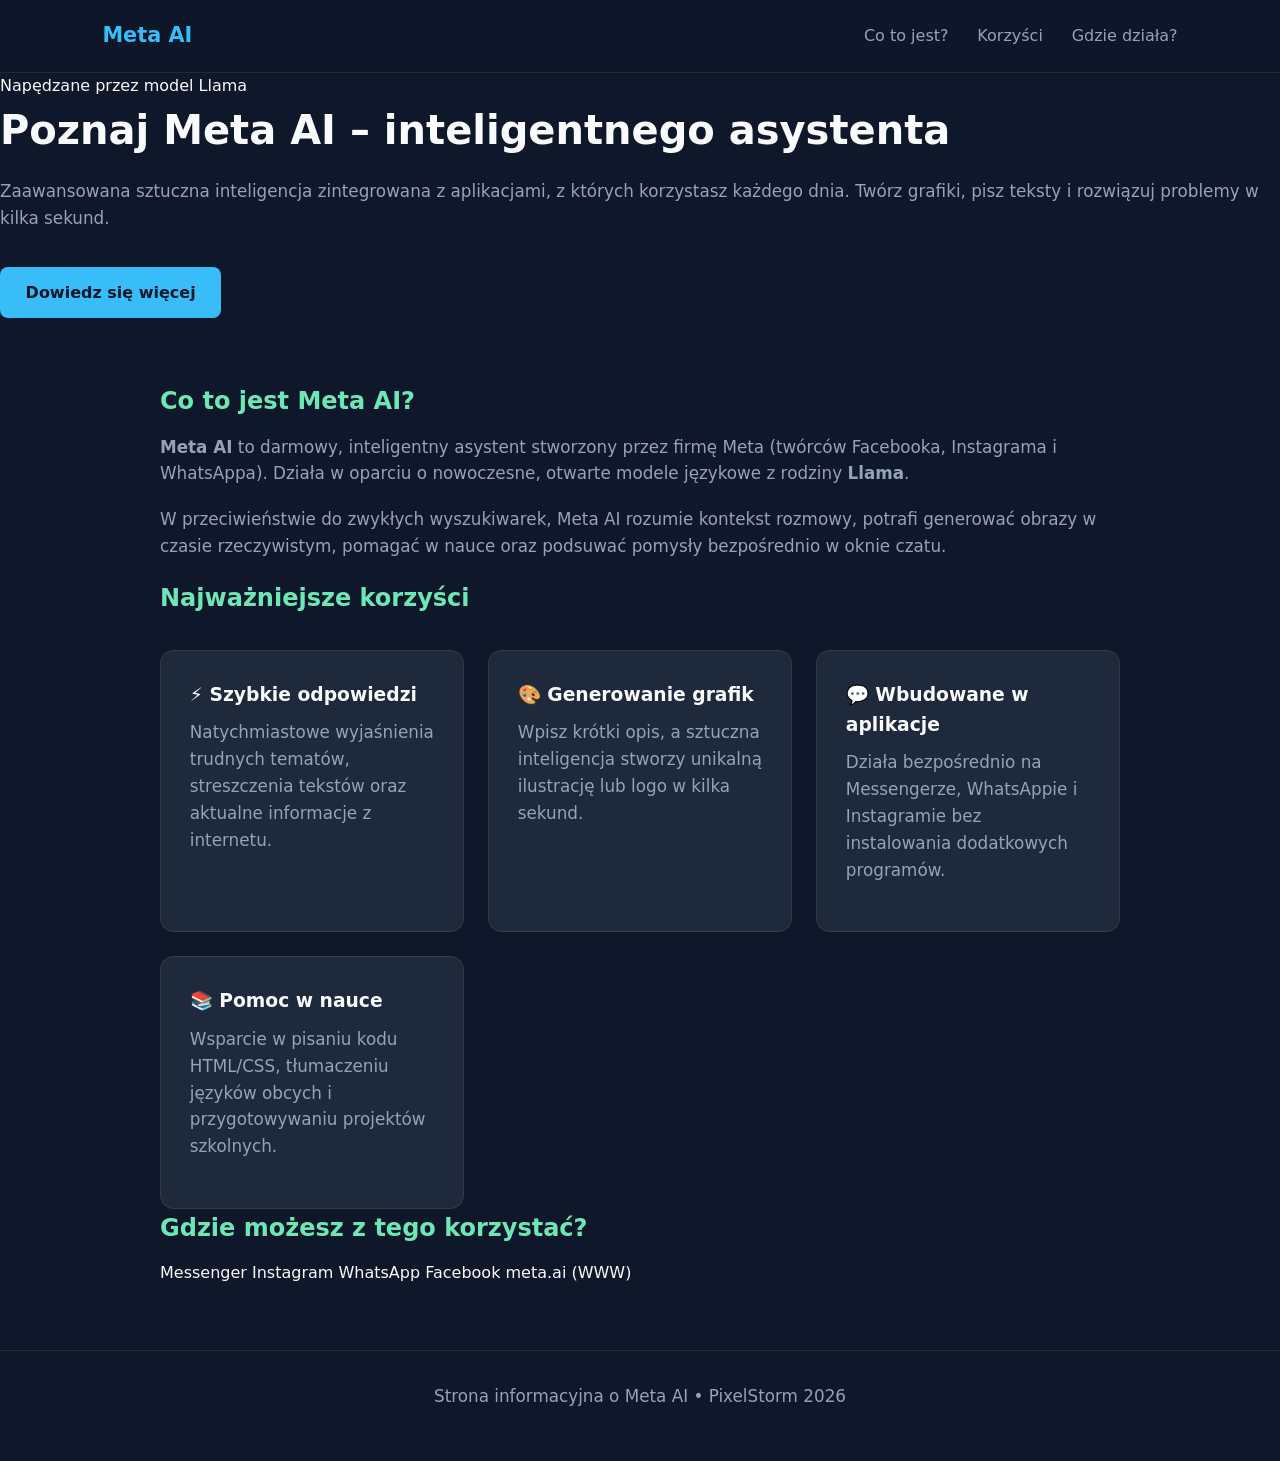
==== index.html @ 16c9ad2a "Update title and content for Meta AI page" ====
<!DOCTYPE html>
<html lang="pl">
<head>
    <meta charset="UTF-8">
    <meta name="viewport" content="width=device-width, initial-scale=1.0">
    <title>Meta AI – Sztuczna Inteligencja</title>
    <link rel="stylesheet" href="style.css">
</head>
<body>

    <nav>
        <div class="logo">Meta AI</div>
        <ul class="nav-links">
            <li><a href="#co-to-jest">Co to jest?</a></li>
            <li><a href="#korzysci">Korzyści</a></li>
            <li><a href="#gdzie-dziala">Gdzie działa?</a></li>
        </ul>
    </nav>

    <header class="hero">
        <span class="badge">Napędzane przez model Llama</span>
        <h1>Poznaj <span>Meta AI</span> – inteligentnego asystenta</h1>
        <p>Zaawansowana sztuczna inteligencja zintegrowana z aplikacjami, z których korzystasz każdego dnia. Twórz grafiki, pisz teksty i rozwiązuj problemy w kilka sekund.</p>
        <a href="#co-to-jest" class="btn">Dowiedz się więcej</a>
    </header>

    <main>
        <section id="co-to-jest" class="section">
            <h2>Co to jest Meta AI?</h2>
            <div class="about-card">
                <p><strong>Meta AI</strong> to darmowy, inteligentny asystent stworzony przez firmę Meta (twórców Facebooka, Instagrama i WhatsAppa). Działa w oparciu o nowoczesne, otwarte modele językowe z rodziny <strong>Llama</strong>.</p>
                <p>W przeciwieństwie do zwykłych wyszukiwarek, Meta AI rozumie kontekst rozmowy, potrafi generować obrazy w czasie rzeczywistym, pomagać w nauce oraz podsuwać pomysły bezpośrednio w oknie czatu.</p>
            </div>
        </section>

        <section id="korzysci" class="section">
            <h2>Najważniejsze korzyści</h2>
            <div class="grid">
                <div class="card">
                    <h3>⚡ Szybkie odpowiedzi</h3>
                    <p>Natychmiastowe wyjaśnienia trudnych tematów, streszczenia tekstów oraz aktualne informacje z internetu.</p>
                </div>
                <div class="card">
                    <h3>🎨 Generowanie grafik</h3>
                    <p>Wpisz krótki opis, a sztuczna inteligencja stworzy unikalną ilustrację lub logo w kilka sekund.</p>
                </div>
                <div class="card">
                    <h3>💬 Wbudowane w aplikacje</h3>
                    <p>Działa bezpośrednio na Messengerze, WhatsAppie i Instagramie bez instalowania dodatkowych programów.</p>
                </div>
                <div class="card">
                    <h3>📚 Pomoc w nauce</h3>
                    <p>Wsparcie w pisaniu kodu HTML/CSS, tłumaczeniu języków obcych i przygotowywaniu projektów szkolnych.</p>
                </div>
            </div>
        </section>

        <section id="gdzie-dziala" class="section">
            <h2>Gdzie możesz z tego korzystać?</h2>
            <div class="pills">
                <span class="pill">Messenger</span>
                <span class="pill">Instagram</span>
                <span class="pill">WhatsApp</span>
                <span class="pill">Facebook</span>
                <span class="pill">meta.ai (WWW)</span>
            </div>
        </section>
    </main>

    <footer>
        <p>Strona informacyjna o Meta AI • PixelStorm 2026</p>
    </footer>

</body>
</html>
---- style.css ----
:root {
    --bg-main: #0f172a;
    --bg-card: #1e293b;
    --text-primary: #f8fafc;
    --text-secondary: #94a3b8;
    --accent: #38bdf8;
    --accent-sage: #6ee7b7;
    --border: rgba(255, 255, 255, 0.08);
}

* {
    margin: 0;
    padding: 0;
    box-sizing: border-box;
}

body {
    font-family: system-ui, -apple-system, sans-serif;
    background-color: var(--bg-main);
    color: var(--text-primary);
    min-height: 100vh;
    display: flex;
    flex-direction: column;
    line-height: 1.6;
}

/* Nawigacja */
nav {
    background-color: rgba(15, 23, 42, 0.9);
    border-bottom: 1px solid var(--border);
    padding: 1.2rem 8%;
    display: flex;
    justify-content: space-between;
    align-items: center;
}

.logo {
    font-size: 1.3rem;
    font-weight: 700;
    color: var(--accent);
    text-decoration: none;
}

.nav-links {
    list-style: none;
    display: flex;
    gap: 1.8rem;
}

.nav-links a {
    color: var(--text-secondary);
    text-decoration: none;
    font-weight: 500;
    transition: color 0.2s;
}

.nav-links a:hover,
.nav-links a.active {
    color: var(--text-primary);
}

/* Główna zawartość */
main {
    flex: 1;
    max-width: 1000px;
    width: 100%;
    margin: 0 auto;
    padding: 4rem 20px;
}

.hero-center {
    text-align: center;
    padding-top: 3rem;
}

h1 {
    font-size: 2.5rem;
    margin-bottom: 1rem;
}

h2 {
    font-size: 1.5rem;
    margin-bottom: 0.8rem;
    color: var(--accent-sage);
}

p {
    color: var(--text-secondary);
    font-size: 1.05rem;
    margin-bottom: 1.2rem;
}

/* Przyciski */
.btn {
    display: inline-block;
    background-color: var(--accent);
    color: #0f172a;
    padding: 0.8rem 1.6rem;
    border-radius: 8px;
    text-decoration: none;
    font-weight: 600;
    margin-top: 1rem;
    transition: opacity 0.2s;
}

.btn:hover {
    opacity: 0.85;
}

/* Karty */
.grid {
    display: grid;
    grid-template-columns: repeat(auto-fit, minmax(260px, 1fr));
    gap: 1.5rem;
    margin-top: 2rem;
}

.card {
    background-color: var(--bg-card);
    border: 1px solid var(--border);
    border-radius: 14px;
    padding: 1.8rem;
}

.card h3 {
    margin-bottom: 0.6rem;
    color: var(--text-primary);
}

/* Stopka */
footer {
    text-align: center;
    padding: 2rem;
    border-top: 1px solid var(--border);
    color: var(--text-secondary);
    font-size: 0.9rem;
}

@media (max-width: 600px) {
    nav {
        flex-direction: column;
        gap: 1rem;
    }
}
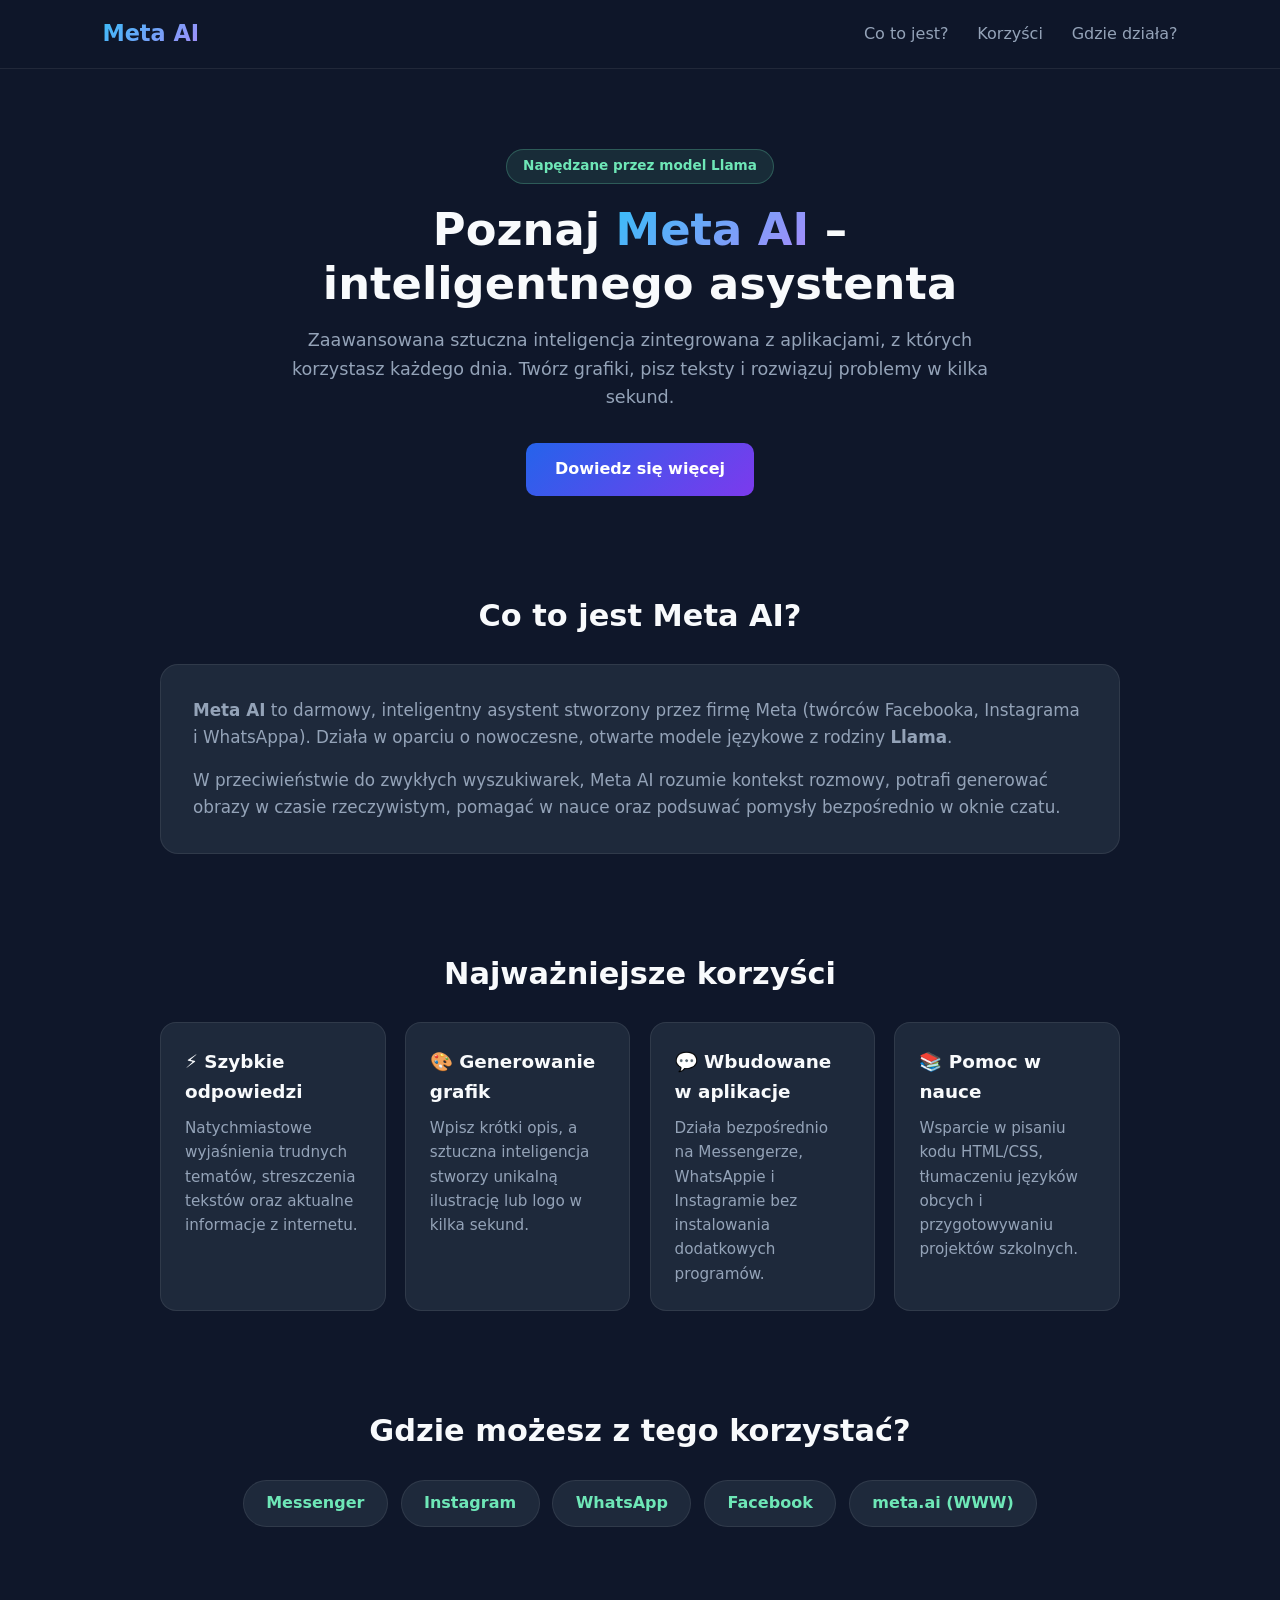
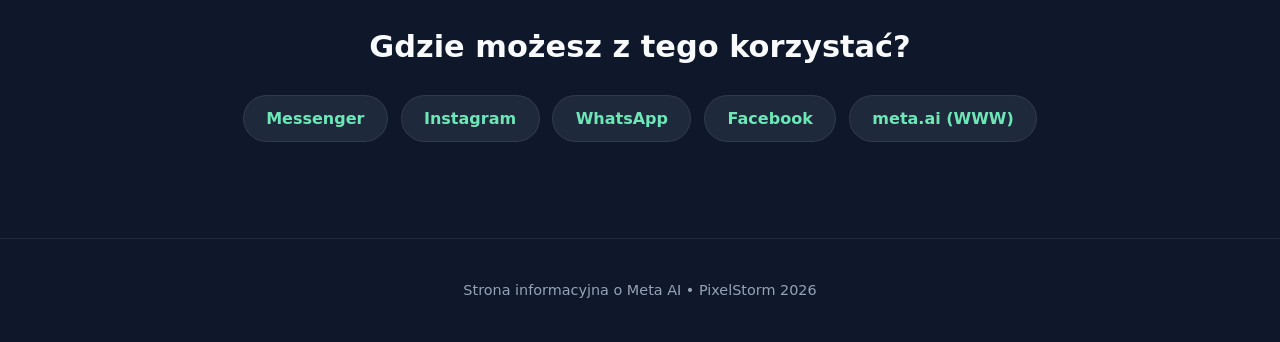
==== commit 3f822cc7: "Add section for usage locations of the service" ====
--- a/index.html
+++ b/index.html
@@ -64,7 +64,20 @@
                 <span class="pill">Facebook</span>
                 <span class="pill">meta.ai (WWW)</span>
             </div>
+        </section><section id="gdzie-dziala" class="section">
+            <h2>Gdzie możesz z tego korzystać?</h2>
+            <div class="pills">
+                <span class="pill">Messenger</span>
+                <span class="pill">Instagram</span>
+                <span class="pill">WhatsApp</span>
+                <span class="pill">Facebook</span>
+                <span class="pill">meta.ai (WWW)</span>
+            </div>
         </section>
+
+        <!-- 👇 WKLEJ NOWY KOD DOKŁADNIE W TYM MIEJSCU (PRZED </main>) 👇 -->
+
+    </main>
     </main>
 
     <footer>
--- a/style.css
+++ b/style.css
@@ -3,7 +3,8 @@
     --bg-card: #1e293b;
     --text-primary: #f8fafc;
     --text-secondary: #94a3b8;
-    --accent: #38bdf8;
+    --accent-blue: #38bdf8;
+    --accent-purple: #a78bfa;
     --accent-sage: #6ee7b7;
     --border: rgba(255, 255, 255, 0.08);
 }
@@ -12,33 +13,36 @@
     margin: 0;
     padding: 0;
     box-sizing: border-box;
+    scroll-behavior: smooth;
 }
 
 body {
     font-family: system-ui, -apple-system, sans-serif;
     background-color: var(--bg-main);
     color: var(--text-primary);
-    min-height: 100vh;
-    display: flex;
-    flex-direction: column;
     line-height: 1.6;
 }
 
 /* Nawigacja */
 nav {
-    background-color: rgba(15, 23, 42, 0.9);
+    position: sticky;
+    top: 0;
+    background: rgba(15, 23, 42, 0.9);
+    backdrop-filter: blur(10px);
     border-bottom: 1px solid var(--border);
-    padding: 1.2rem 8%;
+    padding: 1rem 8%;
     display: flex;
     justify-content: space-between;
     align-items: center;
+    z-index: 100;
 }
 
 .logo {
-    font-size: 1.3rem;
+    font-size: 1.4rem;
     font-weight: 700;
-    color: var(--accent);
-    text-decoration: none;
+    background: linear-gradient(135deg, var(--accent-blue), var(--accent-purple));
+    -webkit-background-clip: text;
+    -webkit-text-fill-color: transparent;
 }
 
 .nav-links {
@@ -54,91 +58,155 @@
     transition: color 0.2s;
 }
 
-.nav-links a:hover,
-.nav-links a.active {
+.nav-links a:hover {
     color: var(--text-primary);
 }
 
-/* Główna zawartość */
-main {
-    flex: 1;
-    max-width: 1000px;
-    width: 100%;
+/* Sekcja powitalna */
+.hero {
+    text-align: center;
+    padding: 5rem 20px 3rem;
+    max-width: 800px;
     margin: 0 auto;
-    padding: 4rem 20px;
-}
-
-.hero-center {
-    text-align: center;
-    padding-top: 3rem;
-}
-
-h1 {
-    font-size: 2.5rem;
+}
+
+.badge {
+    display: inline-block;
+    background: rgba(110, 231, 183, 0.1);
+    color: var(--accent-sage);
+    border: 1px solid rgba(110, 231, 183, 0.25);
+    padding: 0.35rem 1rem;
+    border-radius: 50px;
+    font-size: 0.85rem;
+    font-weight: 600;
+    margin-bottom: 1.2rem;
+}
+
+.hero h1 {
+    font-size: 2.8rem;
+    line-height: 1.2;
     margin-bottom: 1rem;
 }
 
-h2 {
-    font-size: 1.5rem;
-    margin-bottom: 0.8rem;
-    color: var(--accent-sage);
-}
-
-p {
-    color: var(--text-secondary);
-    font-size: 1.05rem;
-    margin-bottom: 1.2rem;
-}
-
-/* Przyciski */
+.hero h1 span {
+    background: linear-gradient(135deg, var(--accent-blue), var(--accent-purple));
+    -webkit-background-clip: text;
+    -webkit-text-fill-color: transparent;
+}
+
+.hero p {
+    color: var(--text-secondary);
+    font-size: 1.1rem;
+    margin-bottom: 2rem;
+}
+
 .btn {
     display: inline-block;
-    background-color: var(--accent);
-    color: #0f172a;
-    padding: 0.8rem 1.6rem;
-    border-radius: 8px;
+    background: linear-gradient(135deg, #2563eb, #7c3aed);
+    color: #fff;
+    padding: 0.85rem 1.8rem;
+    border-radius: 10px;
     text-decoration: none;
     font-weight: 600;
-    margin-top: 1rem;
-    transition: opacity 0.2s;
+    transition: transform 0.2s;
 }
 
 .btn:hover {
-    opacity: 0.85;
-}
-
-/* Karty */
+    transform: translateY(-2px);
+}
+
+/* Sekcje z treścią */
+main {
+    max-width: 1000px;
+    margin: 0 auto;
+    padding: 0 20px;
+}
+
+.section {
+    padding: 3rem 0;
+}
+
+.section h2 {
+    font-size: 1.9rem;
+    margin-bottom: 1.5rem;
+    text-align: center;
+}
+
+.about-card {
+    background: var(--bg-card);
+    border: 1px solid var(--border);
+    border-radius: 18px;
+    padding: 2rem;
+}
+
+.about-card p {
+    color: var(--text-secondary);
+    margin-bottom: 1rem;
+    font-size: 1.05rem;
+}
+
+.about-card p:last-child {
+    margin-bottom: 0;
+}
+
+/* Karty korzyści */
 .grid {
     display: grid;
-    grid-template-columns: repeat(auto-fit, minmax(260px, 1fr));
-    gap: 1.5rem;
-    margin-top: 2rem;
+    grid-template-columns: repeat(auto-fit, minmax(220px, 1fr));
+    gap: 1.2rem;
 }
 
 .card {
-    background-color: var(--bg-card);
+    background: var(--bg-card);
     border: 1px solid var(--border);
-    border-radius: 14px;
-    padding: 1.8rem;
+    border-radius: 16px;
+    padding: 1.5rem;
+    transition: transform 0.2s, border-color 0.2s;
+}
+
+.card:hover {
+    transform: translateY(-4px);
+    border-color: rgba(167, 139, 250, 0.4);
 }
 
 .card h3 {
     margin-bottom: 0.6rem;
-    color: var(--text-primary);
+    font-size: 1.15rem;
+}
+
+.card p {
+    color: var(--text-secondary);
+    font-size: 0.95rem;
+}
+
+/* Platformy */
+.pills {
+    display: flex;
+    flex-wrap: wrap;
+    justify-content: center;
+    gap: 0.8rem;
+}
+
+.pill {
+    background: var(--bg-card);
+    border: 1px solid var(--border);
+    padding: 0.6rem 1.4rem;
+    border-radius: 50px;
+    font-weight: 600;
+    color: var(--accent-sage);
 }
 
 /* Stopka */
 footer {
     text-align: center;
-    padding: 2rem;
+    padding: 2.5rem 20px;
+    margin-top: 3rem;
     border-top: 1px solid var(--border);
     color: var(--text-secondary);
     font-size: 0.9rem;
 }
 
 @media (max-width: 600px) {
-    nav {
-        flex-direction: column;
-        gap: 1rem;
-    }
-}
+    .hero h1 { font-size: 2rem; }
+    .nav-links { display: none; }
+}
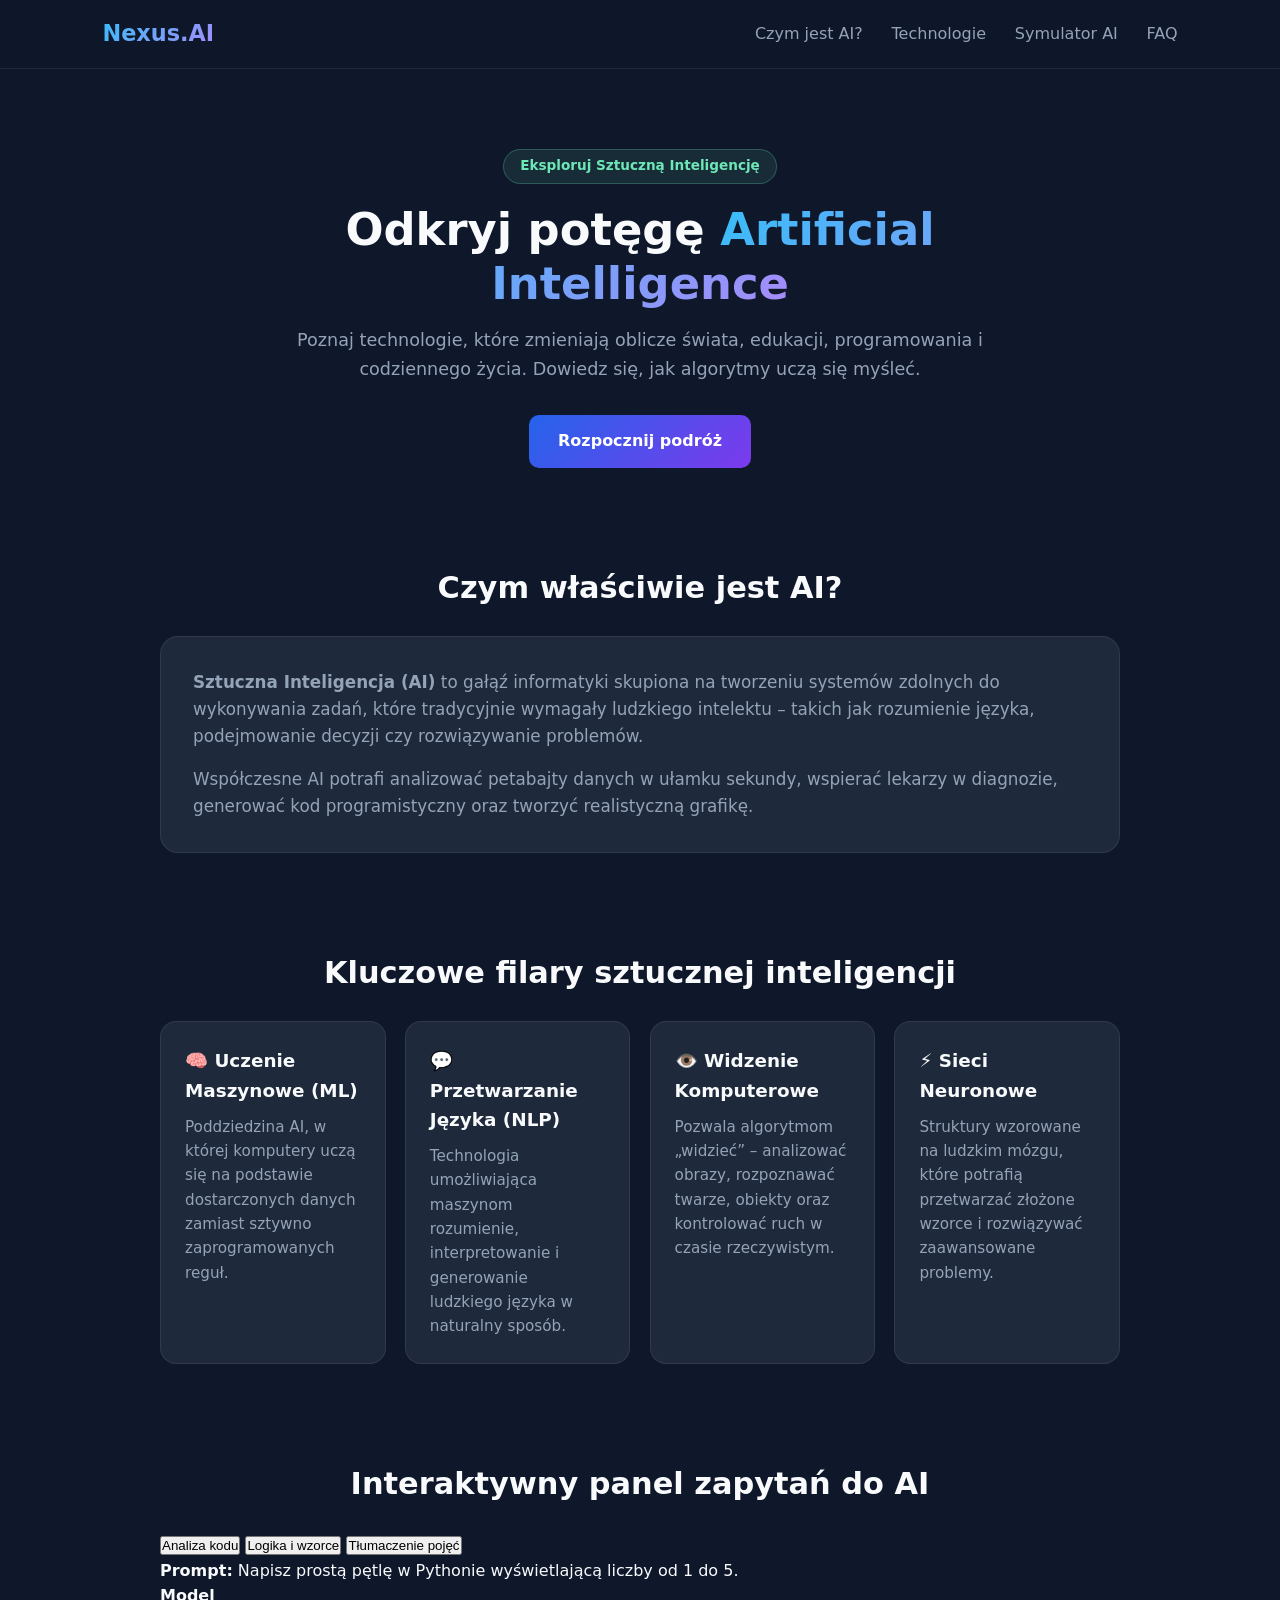
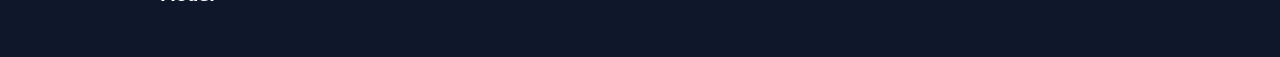
==== commit 8edf1532: "Revise index.html for AI theme and new features Updated the title, logo, and various sections to ref" ====
--- a/index.html
+++ b/index.html
@@ -1,88 +1,70 @@
+
 <!DOCTYPE html>
 <html lang="pl">
 <head>
     <meta charset="UTF-8">
     <meta name="viewport" content="width=device-width, initial-scale=1.0">
-    <title>Meta AI – Sztuczna Inteligencja</title>
+    <title>Świat AI – Przyszłość Technologii</title>
     <link rel="stylesheet" href="style.css">
 </head>
 <body>
 
     <nav>
-        <div class="logo">Meta AI</div>
+        <div class="logo">Nexus.AI</div>
         <ul class="nav-links">
-            <li><a href="#co-to-jest">Co to jest?</a></li>
-            <li><a href="#korzysci">Korzyści</a></li>
-            <li><a href="#gdzie-dziala">Gdzie działa?</a></li>
+            <li><a href="#co-to-jest">Czym jest AI?</a></li>
+            <li><a href="#technologie">Technologie</a></li>
+            <li><a href="#symulator">Symulator AI</a></li>
+            <li><a href="#faq">FAQ</a></li>
         </ul>
     </nav>
 
     <header class="hero">
-        <span class="badge">Napędzane przez model Llama</span>
-        <h1>Poznaj <span>Meta AI</span> – inteligentnego asystenta</h1>
-        <p>Zaawansowana sztuczna inteligencja zintegrowana z aplikacjami, z których korzystasz każdego dnia. Twórz grafiki, pisz teksty i rozwiązuj problemy w kilka sekund.</p>
-        <a href="#co-to-jest" class="btn">Dowiedz się więcej</a>
+        <span class="badge">Eksploruj Sztuczną Inteligencję</span>
+        <h1>Odkryj potęgę <span>Artificial Intelligence</span></h1>
+        <p>Poznaj technologie, które zmieniają oblicze świata, edukacji, programowania i codziennego życia. Dowiedz się, jak algorytmy uczą się myśleć.</p>
+        <a href="#co-to-jest" class="btn">Rozpocznij podróż</a>
     </header>
 
     <main>
         <section id="co-to-jest" class="section">
-            <h2>Co to jest Meta AI?</h2>
+            <h2>Czym właściwie jest AI?</h2>
             <div class="about-card">
-                <p><strong>Meta AI</strong> to darmowy, inteligentny asystent stworzony przez firmę Meta (twórców Facebooka, Instagrama i WhatsAppa). Działa w oparciu o nowoczesne, otwarte modele językowe z rodziny <strong>Llama</strong>.</p>
-                <p>W przeciwieństwie do zwykłych wyszukiwarek, Meta AI rozumie kontekst rozmowy, potrafi generować obrazy w czasie rzeczywistym, pomagać w nauce oraz podsuwać pomysły bezpośrednio w oknie czatu.</p>
+                <p><strong>Sztuczna Inteligencja (AI)</strong> to gałąź informatyki skupiona na tworzeniu systemów zdolnych do wykonywania zadań, które tradycyjnie wymagały ludzkiego intelektu – takich jak rozumienie języka, podejmowanie decyzji czy rozwiązywanie problemów.</p>
+                <p>Współczesne AI potrafi analizować petabajty danych w ułamku sekundy, wspierać lekarzy w diagnozie, generować kod programistyczny oraz tworzyć realistyczną grafikę.</p>
             </div>
         </section>
 
-        <section id="korzysci" class="section">
-            <h2>Najważniejsze korzyści</h2>
+        <section id="technologie" class="section">
+            <h2>Kluczowe filary sztucznej inteligencji</h2>
             <div class="grid">
                 <div class="card">
-                    <h3>⚡ Szybkie odpowiedzi</h3>
-                    <p>Natychmiastowe wyjaśnienia trudnych tematów, streszczenia tekstów oraz aktualne informacje z internetu.</p>
+                    <h3>🧠 Uczenie Maszynowe (ML)</h3>
+                    <p>Poddziedzina AI, w której komputery uczą się na podstawie dostarczonych danych zamiast sztywno zaprogramowanych reguł.</p>
                 </div>
                 <div class="card">
-                    <h3>🎨 Generowanie grafik</h3>
-                    <p>Wpisz krótki opis, a sztuczna inteligencja stworzy unikalną ilustrację lub logo w kilka sekund.</p>
+                    <h3>💬 Przetwarzanie Języka (NLP)</h3>
+                    <p>Technologia umożliwiająca maszynom rozumienie, interpretowanie i generowanie ludzkiego języka w naturalny sposób.</p>
                 </div>
                 <div class="card">
-                    <h3>💬 Wbudowane w aplikacje</h3>
-                    <p>Działa bezpośrednio na Messengerze, WhatsAppie i Instagramie bez instalowania dodatkowych programów.</p>
+                    <h3>👁️ Widzenie Komputerowe</h3>
+                    <p>Pozwala algorytmom „widzieć” – analizować obrazy, rozpoznawać twarze, obiekty oraz kontrolować ruch w czasie rzeczywistym.</p>
                 </div>
                 <div class="card">
-                    <h3>📚 Pomoc w nauce</h3>
-                    <p>Wsparcie w pisaniu kodu HTML/CSS, tłumaczeniu języków obcych i przygotowywaniu projektów szkolnych.</p>
+                    <h3>⚡ Sieci Neuronowe</h3>
+                    <p>Struktury wzorowane na ludzkim mózgu, które potrafią przetwarzać złożone wzorce i rozwiązywać zaawansowane problemy.</p>
                 </div>
             </div>
         </section>
 
-        <section id="gdzie-dziala" class="section">
-            <h2>Gdzie możesz z tego korzystać?</h2>
-            <div class="pills">
-                <span class="pill">Messenger</span>
-                <span class="pill">Instagram</span>
-                <span class="pill">WhatsApp</span>
-                <span class="pill">Facebook</span>
-                <span class="pill">meta.ai (WWW)</span>
-            </div>
-        </section><section id="gdzie-dziala" class="section">
-            <h2>Gdzie możesz z tego korzystać?</h2>
-            <div class="pills">
-                <span class="pill">Messenger</span>
-                <span class="pill">Instagram</span>
-                <span class="pill">WhatsApp</span>
-                <span class="pill">Facebook</span>
-                <span class="pill">meta.ai (WWW)</span>
-            </div>
-        </section>
-
-        <!-- 👇 WKLEJ NOWY KOD DOKŁADNIE W TYM MIEJSCU (PRZED </main>) 👇 -->
-
-    </main>
-    </main>
-
-    <footer>
-        <p>Strona informacyjna o Meta AI • PixelStorm 2026</p>
-    </footer>
-
-</body>
-</html>
+        <section id="symulator" class="section">
+            <h2>Interaktywny panel zapytań do AI</h2>
+            <div class="demo-box">
+                <div class="demo-tabs">
+                    <button class="tab-btn active" onclick="zmienPrzyklad(0, this)">Analiza kodu</button>
+                    <button class="tab-btn" onclick="zmienPrzyklad(1, this)">Logika i wzorce</button>
+                    <button class="tab-btn" onclick="zmienPrzyklad(2, this)">Tłumaczenie pojęć</button>
+                </div>
+                <div class="demo-screen" id="ekran-ai">
+                    <p class="user-msg"><strong>Prompt:</strong> Napisz prostą pętlę w Pythonie wyświetlającą liczby od 1 do 5.</p>
+                    <p class="ai-msg"><strong>Model  
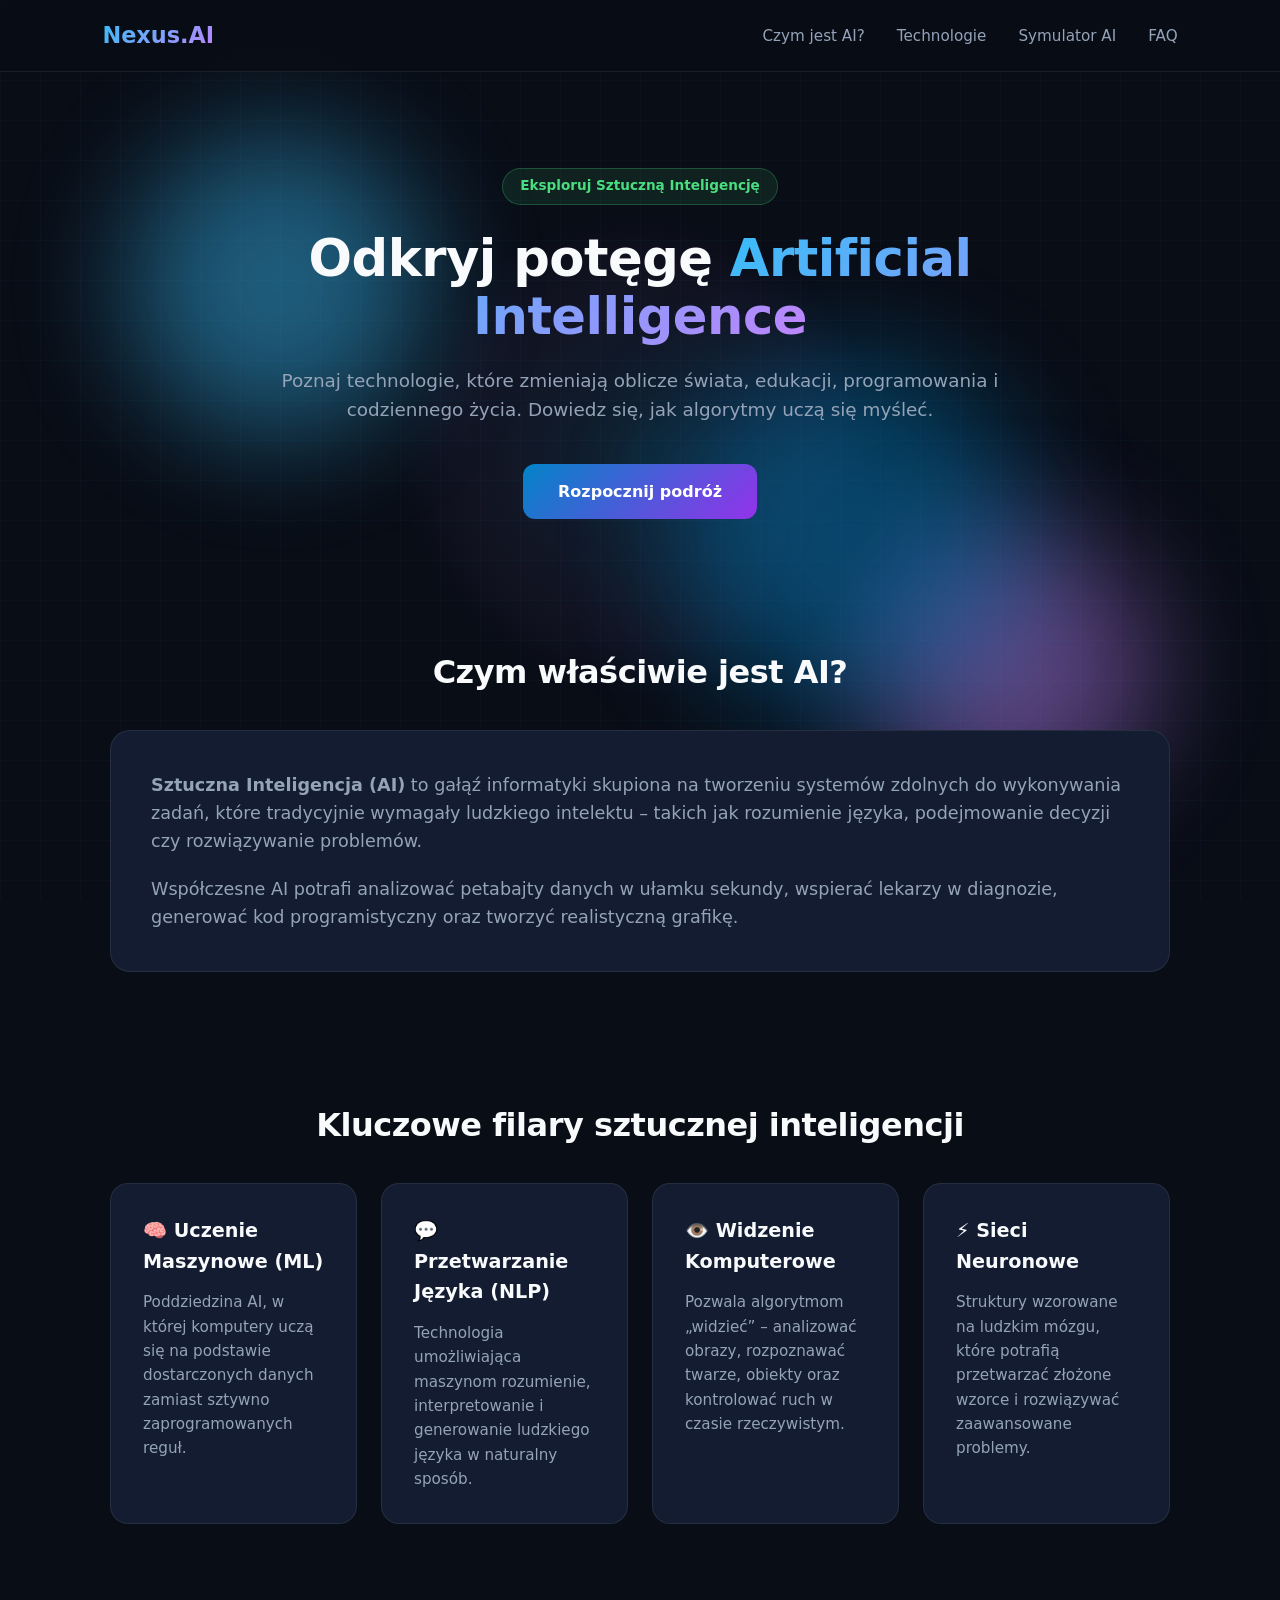
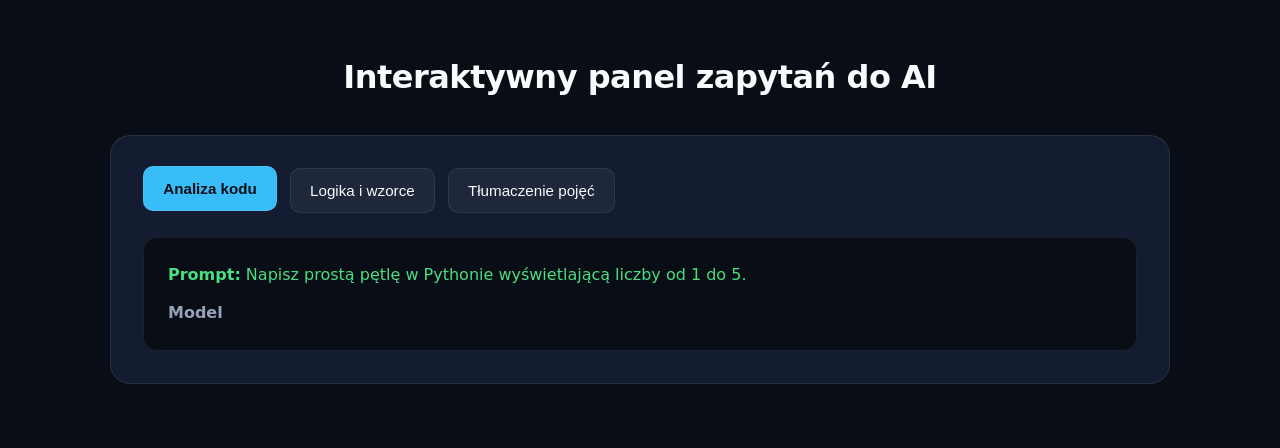
==== commit 924f2cb8: "Add moving background elements to index.html Added background elements for visual effects." ====
--- a/index.html
+++ b/index.html
@@ -9,6 +9,10 @@
 </head>
 <body>
 
+    <!-- Poruszające się elementy w tle -->
+    <div class="orb orb-1"></div>
+    <div class="orb orb-2"></div>
+    <div class="orb orb-3"></div>
     <nav>
         <div class="logo">Nexus.AI</div>
         <ul class="nav-links">
--- a/style.css
+++ b/style.css
@@ -1,11 +1,11 @@
 :root {
-    --bg-main: #0f172a;
-    --bg-card: #1e293b;
+    --bg-main: #090d16;
+    --bg-card: #131c31;
     --text-primary: #f8fafc;
     --text-secondary: #94a3b8;
     --accent-blue: #38bdf8;
-    --accent-purple: #a78bfa;
-    --accent-sage: #6ee7b7;
+    --accent-purple: #c084fc;
+    --accent-sage: #4ade80;
     --border: rgba(255, 255, 255, 0.08);
 }
 
@@ -21,20 +21,42 @@
     background-color: var(--bg-main);
     color: var(--text-primary);
     line-height: 1.6;
+    overflow-x: hidden;
+    position: relative;
+}
+
+/* Animowane tło (poruszający się rozbłysk) */
+body::before {
+    content: '';
+    position: absolute;
+    width: 500px;
+    height: 500px;
+    background: radial-gradient(circle, rgba(56, 189, 248, 0.12) 0%, rgba(192, 132, 252, 0.05) 50%, transparent 70%);
+    top: 10%;
+    left: 50%;
+    transform: translateX(-50%);
+    z-index: -1;
+    border-radius: 50%;
+    animation: pulsujTlo 8s ease-in-out infinite alternate;
+}
+
+@keyframes pulsujTlo {
+    0% { transform: translate(-50%, 0) scale(1); }
+    100% { transform: translate(-50%, 30px) scale(1.15); }
 }
 
 /* Nawigacja */
 nav {
     position: sticky;
     top: 0;
-    background: rgba(15, 23, 42, 0.9);
-    backdrop-filter: blur(10px);
+    background: rgba(9, 13, 22, 0.85);
+    backdrop-filter: blur(12px);
     border-bottom: 1px solid var(--border);
-    padding: 1rem 8%;
+    padding: 1.1rem 8%;
     display: flex;
     justify-content: space-between;
     align-items: center;
-    z-index: 100;
+    z-index: 1000;
 }
 
 .logo {
@@ -48,44 +70,52 @@
 .nav-links {
     list-style: none;
     display: flex;
-    gap: 1.8rem;
+    gap: 2rem;
 }
 
 .nav-links a {
     color: var(--text-secondary);
     text-decoration: none;
     font-weight: 500;
-    transition: color 0.2s;
+    font-size: 0.95rem;
+    transition: color 0.3s;
 }
 
 .nav-links a:hover {
-    color: var(--text-primary);
-}
-
-/* Sekcja powitalna */
+    color: var(--accent-blue);
+}
+
+/* Sekcja Hero z delikatnym pojawianiem się */
 .hero {
     text-align: center;
-    padding: 5rem 20px 3rem;
-    max-width: 800px;
+    padding: 6rem 20px 4rem;
+    max-width: 850px;
     margin: 0 auto;
+    animation: pojawSie 1s ease-out;
+}
+
+@keyframes pojawSie {
+    from { opacity: 0; transform: translateY(20px); }
+    to { opacity: 1; transform: translateY(0); }
 }
 
 .badge {
     display: inline-block;
-    background: rgba(110, 231, 183, 0.1);
+    background: rgba(74, 222, 128, 0.1);
     color: var(--accent-sage);
-    border: 1px solid rgba(110, 231, 183, 0.25);
-    padding: 0.35rem 1rem;
+    border: 1px solid rgba(74, 222, 128, 0.25);
+    padding: 0.4rem 1.1rem;
     border-radius: 50px;
     font-size: 0.85rem;
     font-weight: 600;
+    margin-bottom: 1.5rem;
+}
+
+.hero h1 {
+    font-size: clamp(2.2rem, 4vw, 3.5rem);
+    line-height: 1.15;
     margin-bottom: 1.2rem;
-}
-
-.hero h1 {
-    font-size: 2.8rem;
-    line-height: 1.2;
-    margin-bottom: 1rem;
+    letter-spacing: -0.5px;
 }
 
 .hero h1 span {
@@ -96,117 +126,412 @@
 
 .hero p {
     color: var(--text-secondary);
-    font-size: 1.1rem;
-    margin-bottom: 2rem;
+    font-size: 1.15rem;
+    margin-bottom: 2.5rem;
 }
 
 .btn {
     display: inline-block;
-    background: linear-gradient(135deg, #2563eb, #7c3aed);
+    background: linear-gradient(135deg, #0284c7, #9333ea);
     color: #fff;
-    padding: 0.85rem 1.8rem;
-    border-radius: 10px;
+    padding: 0.9rem 2.2rem;
+    border-radius: 12px;
     text-decoration: none;
     font-weight: 600;
-    transition: transform 0.2s;
+    transition: transform 0.3s cubic-bezier(0.175, 0.885, 0.32, 1.275), box-shadow 0.3s;
 }
 
 .btn:hover {
-    transform: translateY(-2px);
-}
-
-/* Sekcje z treścią */
+    transform: translateY(-4px) scale(1.03);
+    box-shadow: 0 12px 25px rgba(147, 51, 234, 0.4);
+}
+
+/* Sekcje treści */
 main {
-    max-width: 1000px;
+    max-width: 1100px;
     margin: 0 auto;
     padding: 0 20px;
 }
 
 .section {
-    padding: 3rem 0;
+    padding: 4rem 0;
 }
 
 .section h2 {
-    font-size: 1.9rem;
-    margin-bottom: 1.5rem;
+    font-size: 2rem;
+    margin-bottom: 2rem;
     text-align: center;
+    letter-spacing: -0.5px;
 }
 
 .about-card {
     background: var(--bg-card);
     border: 1px solid var(--border);
+    border-radius: 20px;
+    padding: 2.5rem;
+    transition: border-color 0.3s;
+}
+
+.about-card:hover {
+    border-color: rgba(56, 189, 248, 0.3);
+}
+
+.about-card p {
+    color: var(--text-secondary);
+    margin-bottom: 1.2rem;
+    font-size: 1.1rem;
+}
+
+.about-card p:last-child {
+    margin-bottom: 0;
+}
+
+/* Karty z efektem unoszenia (poruszające się przy najechaniu) */
+.grid {
+    display: grid;
+    grid-template-columns: repeat(auto-fit, minmax(240px, 1fr));
+    gap: 1.5rem;
+}
+
+.card {
+    background: var(--bg-card);
+    border: 1px solid var(--border);
     border-radius: 18px;
     padding: 2rem;
-}
-
-.about-card p {
-    color: var(--text-secondary);
-    margin-bottom: 1rem;
-    font-size: 1.05rem;
-}
-
-.about-card p:last-child {
-    margin-bottom: 0;
-}
-
-/* Karty korzyści */
-.grid {
-    display: grid;
-    grid-template-columns: repeat(auto-fit, minmax(220px, 1fr));
+    transition: transform 0.35s ease, border-color 0.35s ease, box-shadow 0.35s ease;
+}
+
+.card:hover {
+    transform: translateY(-8px);
+    border-color: rgba(192, 132, 252, 0.5);
+    box-shadow: 0 10px 30px rgba(0, 0, 0, 0.4);
+}
+
+.card h3 {
+    margin-bottom: 0.8rem;
+    font-size: 1.2rem;
+}
+
+.card p {
+    color: var(--text-secondary);
+    font-size: 0.95rem;
+}
+
+/* Symulator */
+.demo-box {
+    background: var(--bg-card);
+    border: 1px solid var(--border);
+    border-radius: 20px;
+    padding: 2rem;
+}
+
+.demo-tabs {
+    display: flex;
+    gap: 0.8rem;
+    flex-wrap: wrap;
+    margin-bottom: 1.5rem;
+}
+
+.tab-btn {
+    background: rgba(255, 255, 255, 0.04);
+    border: 1px solid var(--border);
+    color: var(--text-primary);
+    padding: 0.7rem 1.4rem;
+    border-radius: 10px;
+    cursor: pointer;
+    font-size: 0.9rem;
+    font-weight: 500;
+    transition: all 0.25s ease;
+}
+
+.tab-btn:hover, .tab-btn.active {
+    background: var(--accent-blue);
+    color: #090d16;
+    font-weight: 600;
+    transform: translateY(-2px);
+}
+
+.demo-screen {
+    background: var(--bg-main);
+    border: 1px solid var(--border);
+    border-radius: 14px;
+    padding: 1.5rem;
+}
+
+.user-msg {
+    color: var(--accent-sage);
+    margin-bottom: 0.8rem;
+}
+
+.ai-msg {
+    color: var(--text-secondary);
+}
+
+.ai-msg code {
+    background: rgba(255, 255, 255, 0.1);
+    padding: 3px 8px;
+    border-radius: 6px;
+    color: var(--accent-blue);
+    font-family: monospace;
+}
+
+/* FAQ – płynne rozwijanie */
+.faq-list {
+    display: flex;
+    flex-direction: column;
     gap: 1.2rem;
-}
-
-.card {
+    max-width: 900px;
+    margin: 0 auto;
+}
+
+.faq-item {
     background: var(--bg-card);
     border: 1px solid var(--border);
     border-radius: 16px;
-    padding: 1.5rem;
-    transition: transform 0.2s, border-color 0.2s;
-}
-
-.card:hover {
-    transform: translateY(-4px);
-    border-color: rgba(167, 139, 250, 0.4);
-}
-
-.card h3 {
-    margin-bottom: 0.6rem;
-    font-size: 1.15rem;
-}
-
-.card p {
-    color: var(--text-secondary);
-    font-size: 0.95rem;
-}
-
-/* Platformy */
-.pills {
-    display: flex;
-    flex-wrap: wrap;
-    justify-content: center;
-    gap: 0.8rem;
-}
-
-.pill {
-    background: var(--bg-card);
-    border: 1px solid var(--border);
-    padding: 0.6rem 1.4rem;
-    border-radius: 50px;
-    font-weight: 600;
-    color: var(--accent-sage);
+    padding: 1.4rem 1.8rem;
+    cursor: pointer;
+    transition: border-color 0.3s;
+}
+
+.faq-item:hover {
+    border-color: rgba(56, 189, 248, 0.3);
+}
+
+.faq-item summary {
+    font-weight: 600;
+    font-size: 1.1rem;
+    color: var(--text-primary);
+    outline: none;
+}
+
+.faq-item p {
+    margin-top: 1rem;
+    color: var(--text-secondary);
+    font-size: 0.98rem;
 }
 
 /* Stopka */
 footer {
     text-align: center;
-    padding: 2.5rem 20px;
-    margin-top: 3rem;
+    padding: 3rem 20px;
+    margin-top: 4rem;
     border-top: 1px solid var(--border);
     color: var(--text-secondary);
     font-size: 0.9rem;
 }
 
-@media (max-width: 600px) {
-    .hero h1 { font-size: 2rem; }
+@media (max-width: 768px) {
     .nav-links { display: none; }
 }
+/* === CIĄGŁE PORUSZAJĄCE SIĘ ELEMENTY (ORBY W TLE) === */
+.orb {
+    position: fixed;
+    border-radius: 50%;
+    filter: blur(60px);
+    z-index: -1;
+    pointer-events: none;
+    opacity: 0.45;
+}
+
+.orb-1 {
+    width: 300px;
+    height: 300px;
+    background: var(--accent-blue);
+    top: 15%;
+    left: 10%;
+    animation: plywaj1 10s ease-in-out infinite alternate;
+}
+
+.orb-2 {
+    width: 280px;
+    height: 280px;
+    background: var(--accent-purple);
+    bottom: 10%;
+    right: 10%;
+    animation: plywaj2 12s ease-in-out infinite alternate;
+}
+
+@keyframes plywaj1 {
+    0% { transform: translate(0, 0) scale(1); }
+    100% { transform: translate(80px, 60px) scale(1.2); }
+}
+
+@keyframes plywaj2 {
+    0% { transform: translate(0, 0) scale(1); }
+    100% { transform: translate(-90px, -50px) scale(1.15); }
+}
+
+/* Ciągłe delikatne unoszenie ikon w kartach */
+.card h3 {
+    display: inline-block;
+    animation: unoszenieIkony 3s ease-in-out infinite alternate;
+}
+
+@keyframes unoszenieIkony {
+    0% { transform: translateY(0px); }
+    100% { transform: translateY(-4px); }
+}
+
+/* === STYLE DO MINI-GIER === */
+.games-wrapper {
+    display: grid;
+    grid-template-columns: repeat(auto-fit, minmax(320px, 1fr));
+    gap: 2rem;
+    margin-top: 2rem;
+}
+
+.game-box {
+    background: var(--bg-card);
+    border: 1px solid var(--border);
+    border-radius: 20px;
+    padding: 2rem;
+    text-align: center;
+    display: flex;
+    flex-direction: column;
+    justify-content: space-between;
+}
+
+.game-question {
+    font-size: 1.15rem;
+    margin-bottom: 1.5rem;
+    color: var(--text-primary);
+    font-weight: 600;
+}
+
+.game-buttons {
+    display: flex;
+    flex-direction: column;
+    gap: 0.8rem;
+    margin-bottom: 1rem;
+}
+
+.tab-btn {
+    background: rgba(255, 255, 255, 0.05);
+    border: 1px solid var(--border);
+    color: var(--text-primary);
+    padding: 0.8rem 1.2rem;
+    border-radius: 10px;
+    cursor: pointer;
+    font-size: 0.95rem;
+    font-weight: 500;
+    transition: all 0.25s ease;
+}
+
+.tab-btn:hover {
+    background: var(--accent-blue);
+    color: #090d16;
+    font-weight: 600;
+    transform: scale(1.02);
+}
+
+.game-result {
+    font-size: 1.05rem;
+    font-weight: 600;
+    margin-top: 1rem;
+    min-height: 28px;
+}
+
+/* Pole drugiej gry (Łapanie neuronów) */
+.arena-gry {
+    position: relative;
+    height: 220px;
+    background: var(--bg-main);
+    border: 1px solid var(--border);
+    border-radius: 14px;
+    overflow: hidden;
+    margin-bottom: 1rem;
+}
+
+.cel-neuron {
+    position: absolute;
+    font-size: 2rem;
+    cursor: pointer;
+    user-select: none;
+    transition: top 0.4s ease, left 0.4s ease;
+    animation: obracajNeuron 4s linear infinite;
+}
+
+@keyframes obracajNeuron {
+    from { transform: rotate(0deg); }
+    to { transform: rotate(360deg); }
+}
+/* === NOWE CIĄGLE PORUSZAJĄCE SIĘ ELEMENTY W TLE === */
+
+/* Cyfrowa siatka (neonowy grid poruszający się w tle) */
+body::after {
+    content: '';
+    position: fixed;
+    top: 0;
+    left: 0;
+    width: 100%;
+    height: 100%;
+    background-image: 
+        linear-gradient(rgba(56, 189, 248, 0.03) 1px, transparent 1px),
+        linear-gradient(90deg, rgba(192, 132, 252, 0.03) 1px, transparent 1px);
+    background-size: 40px 40px;
+    z-index: -2;
+    animation: przesuwaniesiatki 20s linear infinite;
+    pointer-events: none;
+}
+
+@keyframes przesuwaniesiatki {
+    0% { background-position: 0 0; }
+    100% { background-position: 40px 40px; }
+}
+
+/* Dodatkowa trzecia kula poruszająca się po przekątnej */
+.orb-3 {
+    width: 350px;
+    height: 350px;
+    background: #0284c7;
+    top: 40%;
+    right: 20%;
+    animation: lewitacjaOrb 15s ease-in-out infinite alternate;
+}
+
+@keyframes lewitacjaOrb {
+    0% { transform: translate(0, 0) scale(1) rotate(0deg); }
+    50% { transform: translate(-100px, 80px) scale(1.1) rotate(180deg); }
+    100% { transform: translate(70px, -90px) scale(0.95) rotate(360deg); }
+}
+
+/* Ciągłe powolne kołysanie (lewitowanie) wszystkich kart na stronie */
+.card {
+    animation: lewitujKarty 6s ease-in-out infinite alternate;
+}
+
+/* Unikalne opóźnienia, żeby karty ruszały się niezależnie od siebie */
+.card:nth-child(2) { animation-delay: 1.5s; }
+.card:nth-child(3) { animation-delay: 3s; }
+.card:nth-child(4) { animation-delay: 4.5s; }
+
+@keyframes lewitujKarty {
+    0% { transform: translateY(0px); }
+    100% { transform: translateY(-8px); }
+}
+
+
+/* === STYLE DLA TRZECIEJ MINI-GRY (SZYFR AI) === */
+.szyfr-box {
+    display: flex;
+    gap: 10px;
+    justify-content: center;
+    margin: 1.2rem 0;
+}
+
+.szyfr-input {
+    background: var(--bg-main);
+    border: 1px solid var(--border);
+    color: var(--text-primary);
+    padding: 0.7rem 1rem;
+    border-radius: 10px;
+    font-size: 1.1rem;
+    width: 140px;
+    text-align: center;
+    outline: none;
+    transition: border-color 0.3s;
+}
+
+.szyfr-input:focus {
+    border-color: var(--accent-blue);
+}
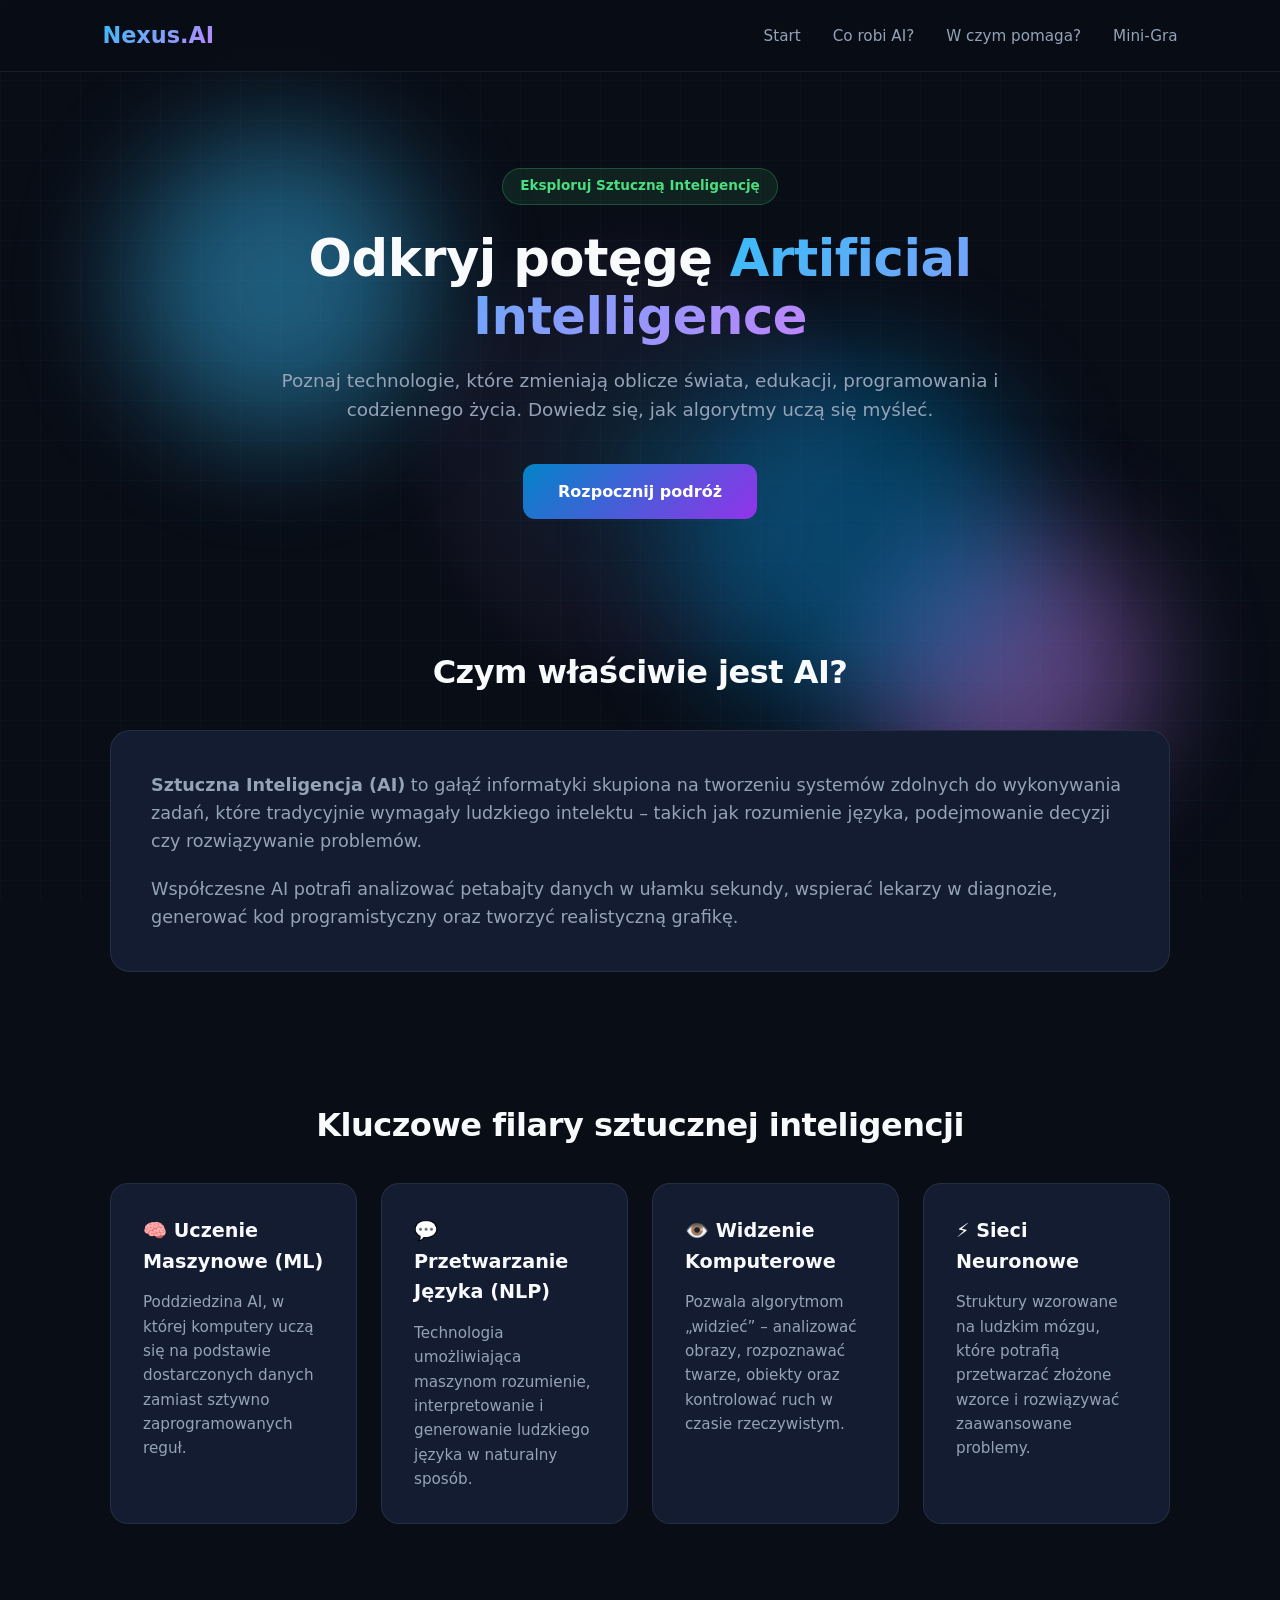
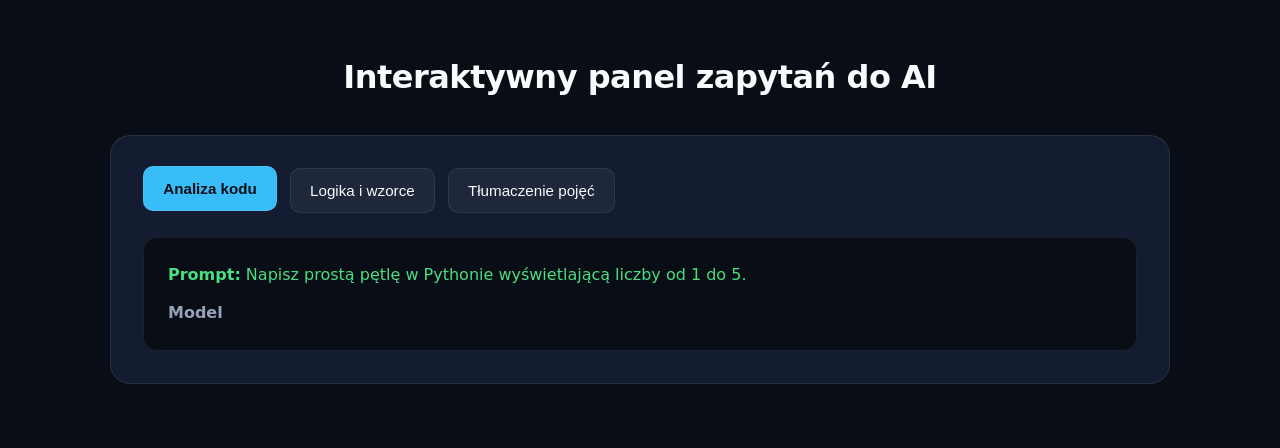
==== commit 1de1c376: "Update navigation links in index.html" ====
--- a/index.html
+++ b/index.html
@@ -13,13 +13,13 @@
     <div class="orb orb-1"></div>
     <div class="orb orb-2"></div>
     <div class="orb orb-3"></div>
-    <nav>
-        <div class="logo">Nexus.AI</div>
+   <nav>
+        <a href="index.html" class="logo">Nexus.AI</a>
         <ul class="nav-links">
-            <li><a href="#co-to-jest">Czym jest AI?</a></li>
-            <li><a href="#technologie">Technologie</a></li>
-            <li><a href="#symulator">Symulator AI</a></li>
-            <li><a href="#faq">FAQ</a></li>
+            <li><a href="index.html">Start</a></li>
+            <li><a href="co-robi-ai.html">Co robi AI?</a></li>
+            <li><a href="w-czym-pomaga.html">W czym pomaga?</a></li>
+            <li><a href="minigra.html">Mini-Gra</a></li>
         </ul>
     </nav>
 
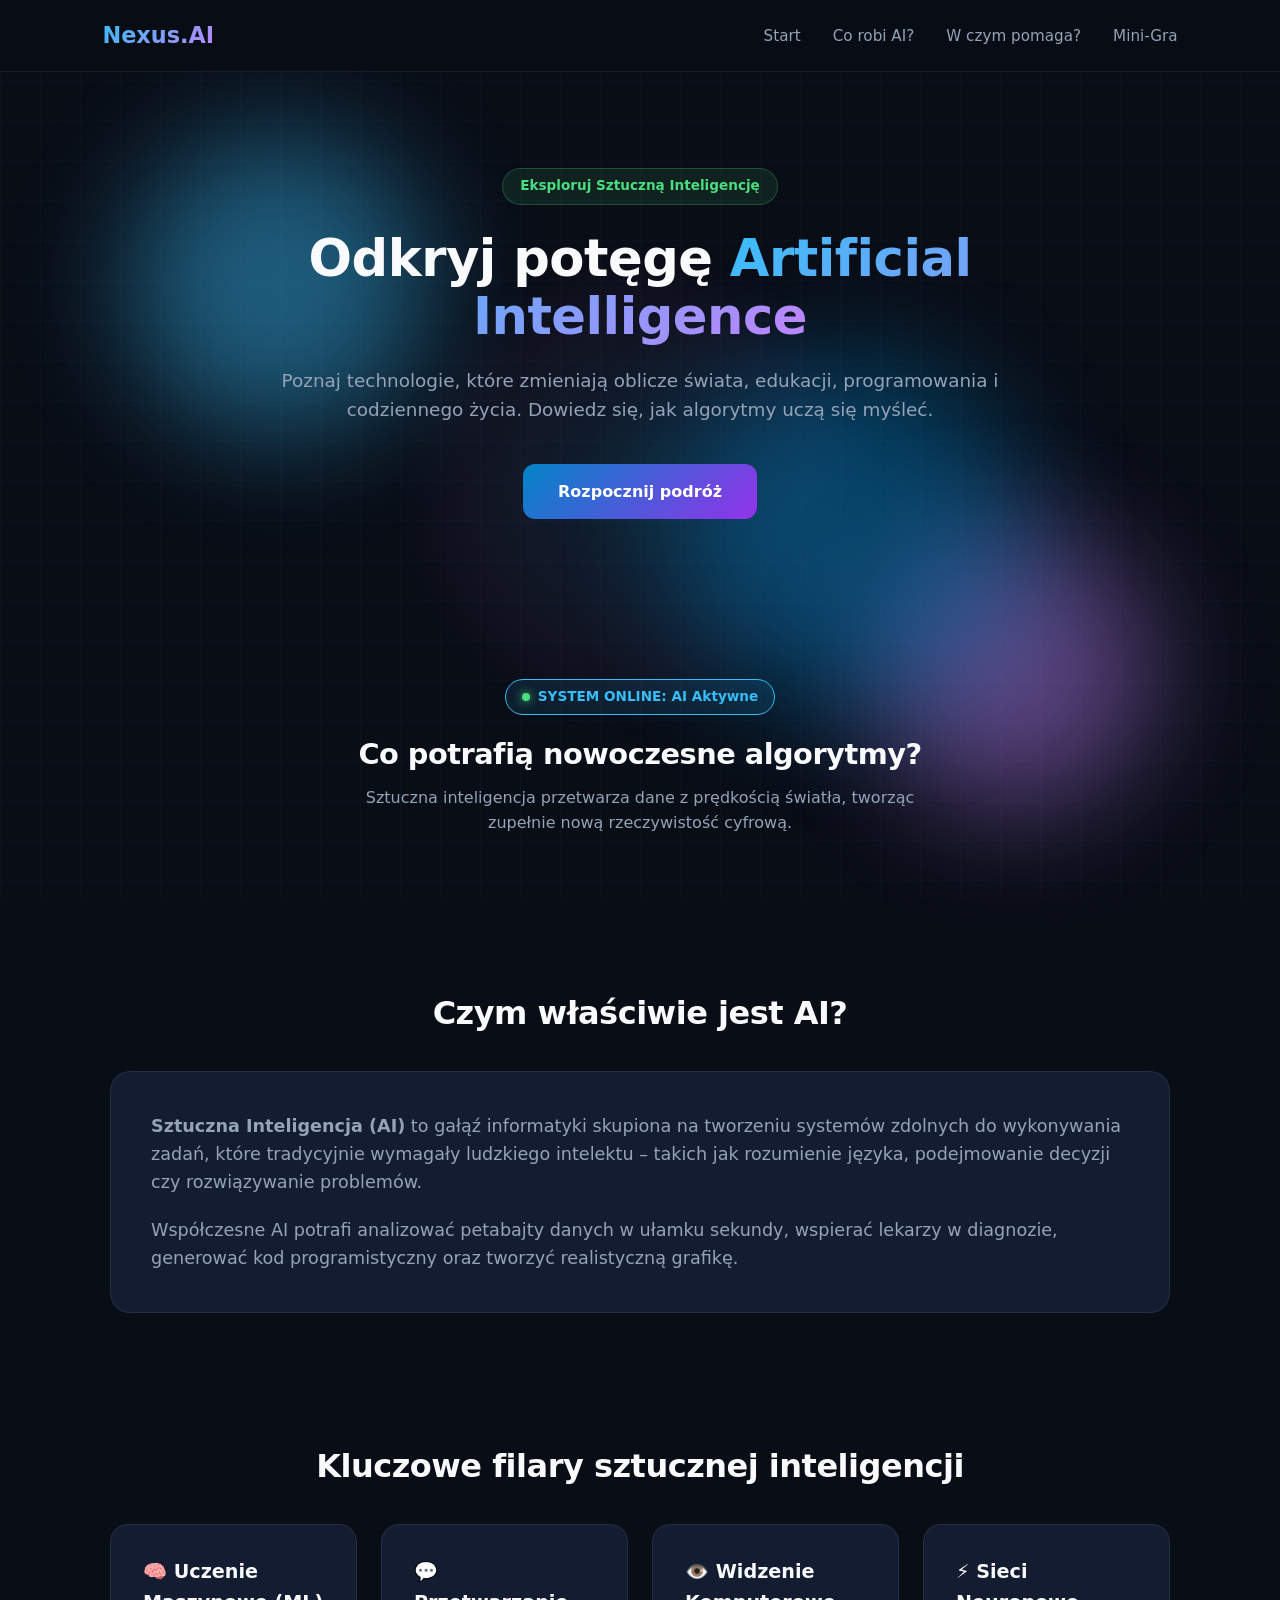
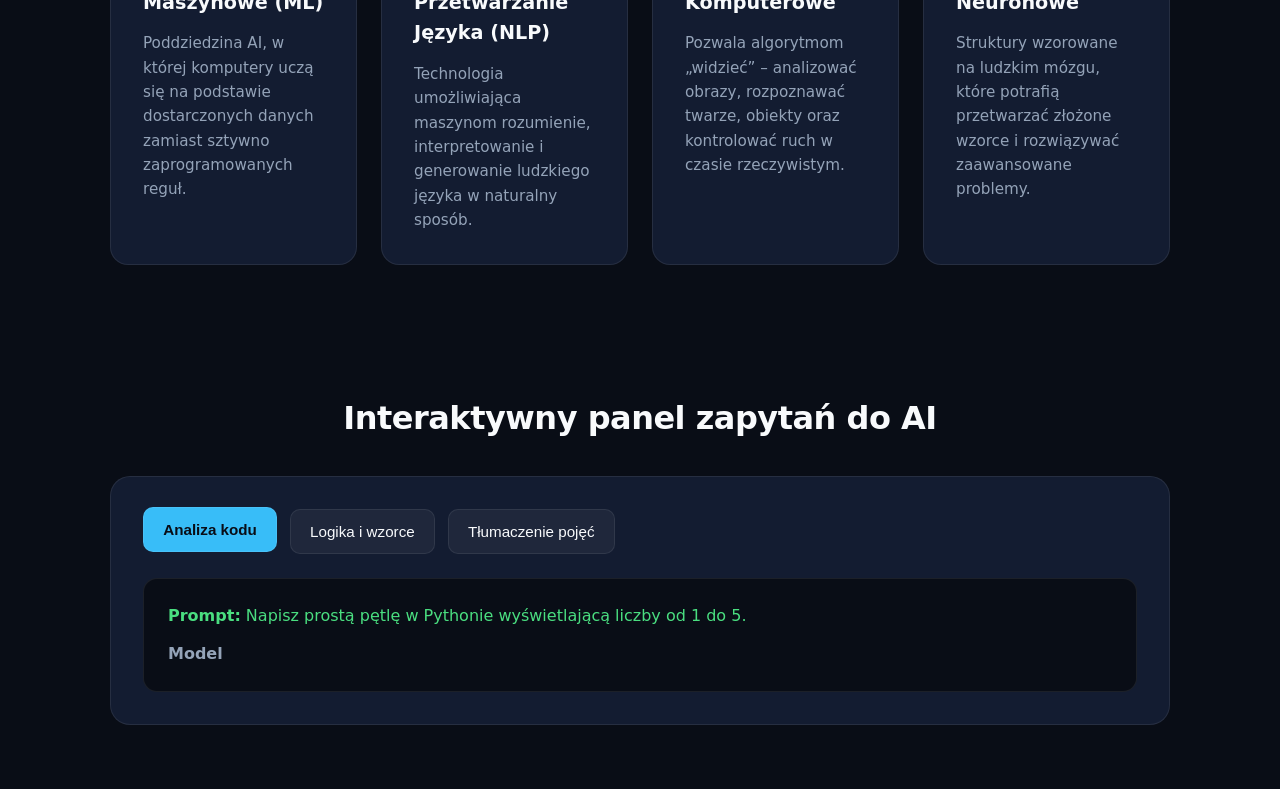
==== commit 80847c71: "Add new section for AI information and status Added a new section with information and a pulsating e" ====
--- a/index.html
+++ b/index.html
@@ -29,7 +29,15 @@
         <p>Poznaj technologie, które zmieniają oblicze świata, edukacji, programowania i codziennego życia. Dowiedz się, jak algorytmy uczą się myśleć.</p>
         <a href="#co-to-jest" class="btn">Rozpocznij podróż</a>
     </header>
-
+<!-- NOWA SEKCJA Z INFORMACJAMI I PULSUJĄCYM ELEMENTEM -->
+    <section class="section" style="text-align: center; margin-top: 2rem;">
+        <div style="display: inline-flex; align-items: center; gap: 8px; background: rgba(56, 189, 248, 0.1); border: 1px solid var(--accent-blue); padding: 6px 16px; border-radius: 20px; margin-bottom: 1rem;">
+            <span style="width: 8px; height: 8px; background: #4ade80; border-radius: 50%; box-shadow: 0 0 10px #4ade80; animation: pulsuj 1.5s infinite;"></span>
+            <span style="font-size: 0.85rem; color: var(--accent-blue); font-weight: bold;">SYSTEM ONLINE: AI Aktywne</span>
+        </div>
+        <h2 style="font-size: 1.8rem; margin-bottom: 0.5rem;">Co potrafią nowoczesne algorytmy?</h2>
+        <p style="color: #94a3b8; max-width: 600px; margin: 0 auto 1.5rem auto;">Sztuczna inteligencja przetwarza dane z prędkością światła, tworząc zupełnie nową rzeczywistość cyfrową.</p>
+    </section>
     <main>
         <section id="co-to-jest" class="section">
             <h2>Czym właściwie jest AI?</h2>
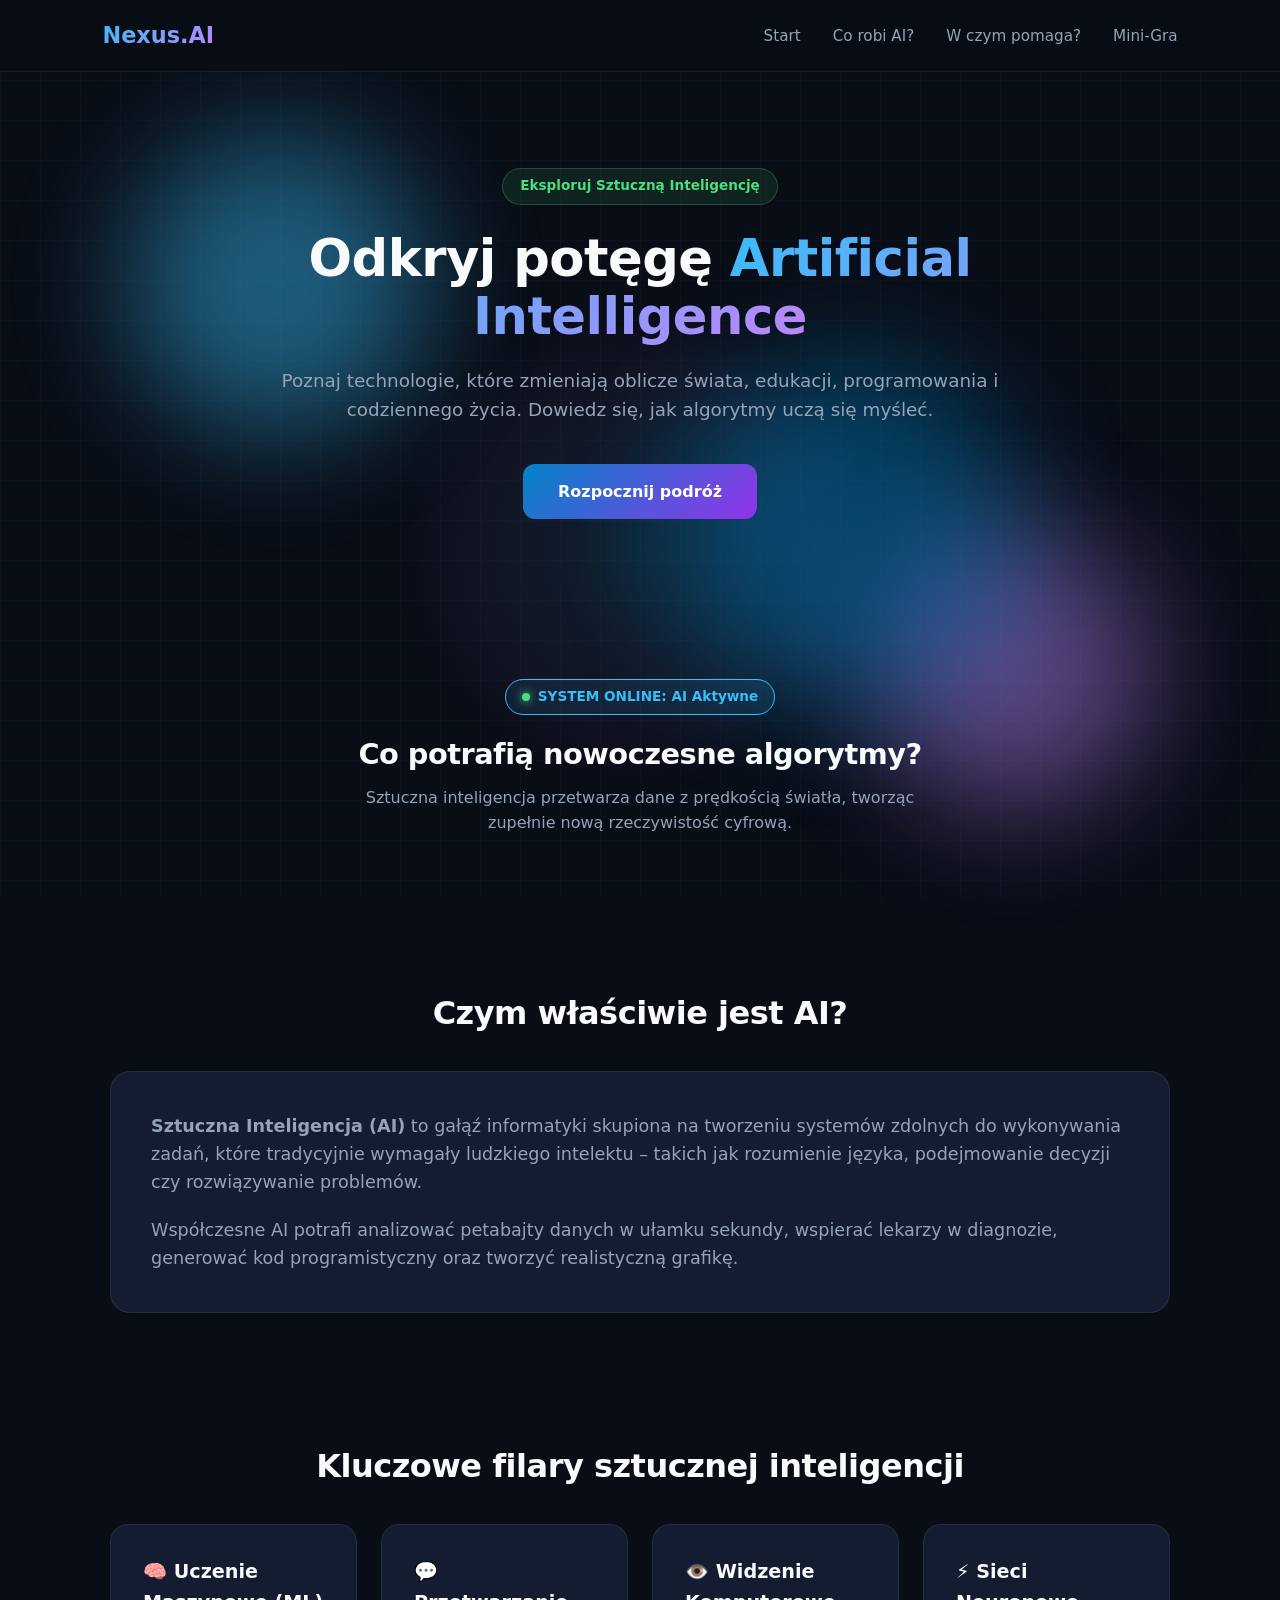
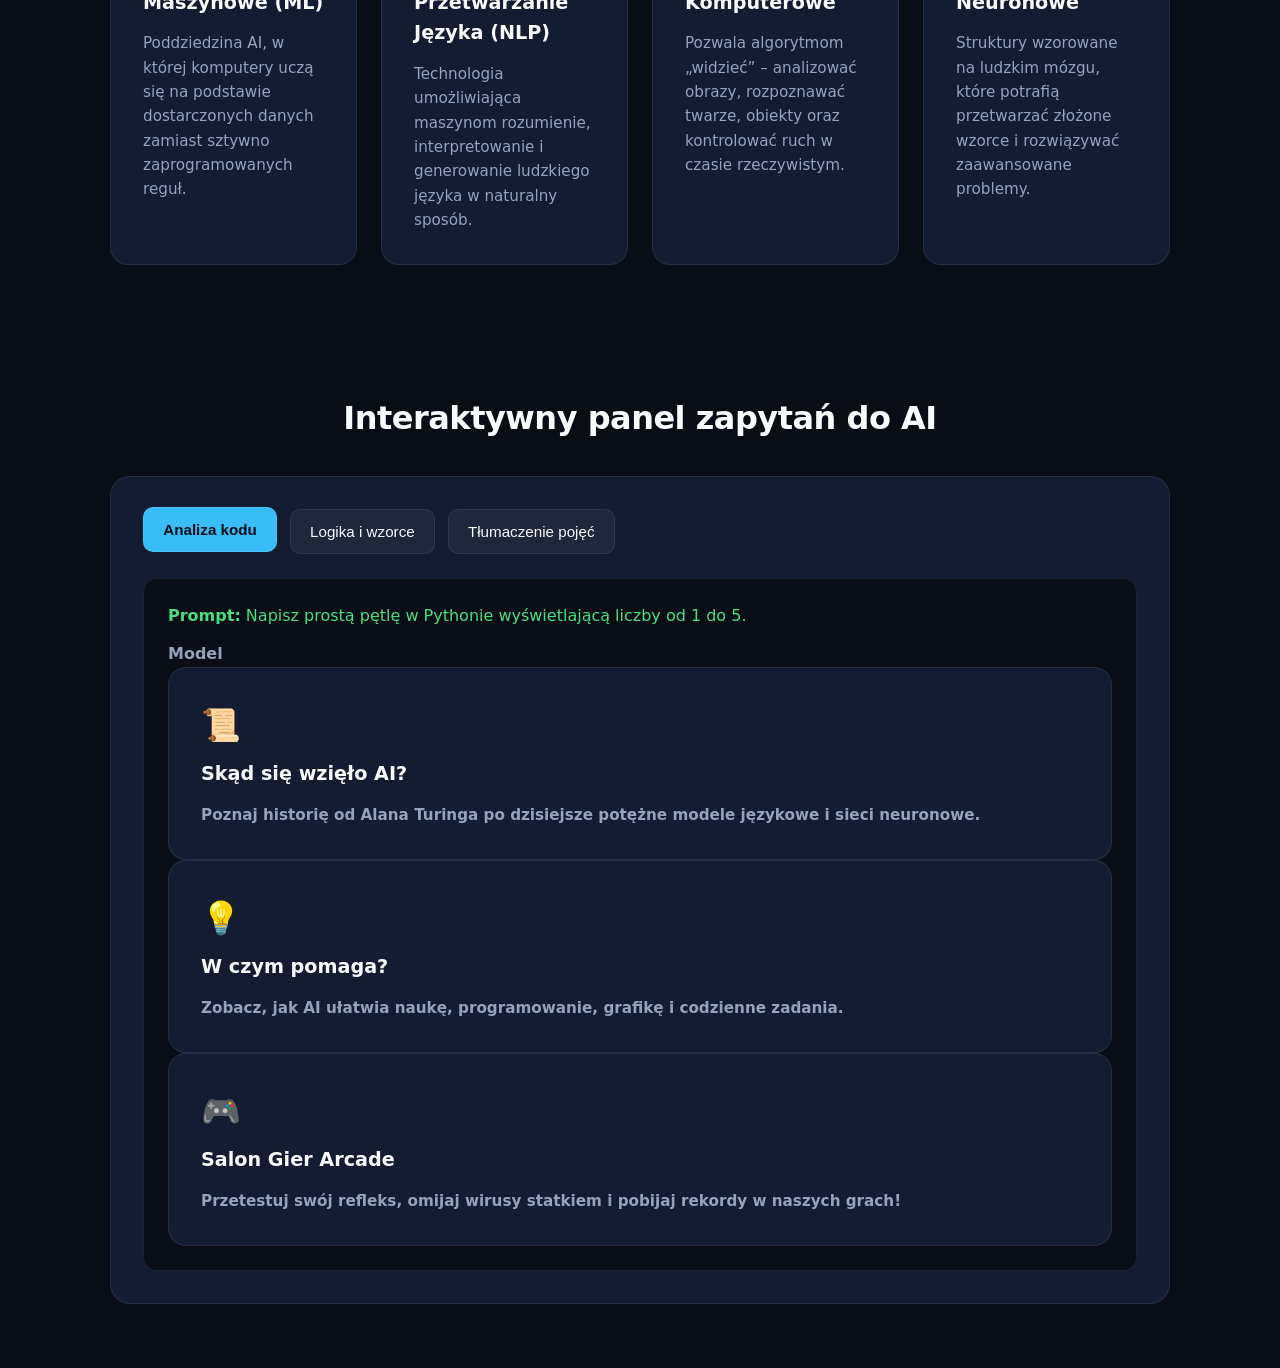
==== commit 7c691815: "Add interactive cards for AI information" ====
--- a/index.html
+++ b/index.html
@@ -80,3 +80,20 @@
                 <div class="demo-screen" id="ekran-ai">
                     <p class="user-msg"><strong>Prompt:</strong> Napisz prostą pętlę w Pythonie wyświetlającą liczby od 1 do 5.</p>
                     <p class="ai-msg"><strong>Model  
+<div class="grid">
+        <div class="card" onclick="location.href='co-robi-ai.html'" style="cursor: pointer;">
+            <div style="font-size: 2rem; margin-bottom: 0.5rem;">📜</div>
+            <h3>Skąd się wzięło AI?</h3>
+            <p>Poznaj historię od Alana Turinga po dzisiejsze potężne modele językowe i sieci neuronowe.</p>
+        </div>
+        <div class="card" onclick="location.href='w-czym-pomaga.html'" style="cursor: pointer;">
+            <div style="font-size: 2rem; margin-bottom: 0.5rem;">💡</div>
+            <h3>W czym pomaga?</h3>
+            <p>Zobacz, jak AI ułatwia naukę, programowanie, grafikę i codzienne zadania.</p>
+        </div>
+        <div class="card" onclick="location.href='minigra.html'" style="cursor: pointer;">
+            <div style="font-size: 2rem; margin-bottom: 0.5rem;">🎮</div>
+            <h3>Salon Gier Arcade</h3>
+            <p>Przetestuj swój refleks, omijaj wirusy statkiem i pobijaj rekordy w naszych grach!</p>
+        </div>
+    </div>
--- a/style.css
+++ b/style.css
@@ -535,3 +535,16 @@
 .szyfr-input:focus {
     border-color: var(--accent-blue);
 }
+/* Animacja pulsowania diody w systemie */
+@keyframes pulsuj {
+    0% { transform: scale(0.95); opacity: 0.8; }
+    50% { transform: scale(1.2); opacity: 1; box-shadow: 0 0 15px #4ade80; }
+    100% { transform: scale(0.95); opacity: 0.8; }
+}
+
+/* Efekt delikatnego unoszenia (lewitacji) kart po najechaniu myszką */
+.card:hover {
+    transform: translateY(-8px);
+    border-color: var(--accent-blue);
+    box-shadow: 0 15px 35px rgba(56, 189, 248, 0.15);
+}
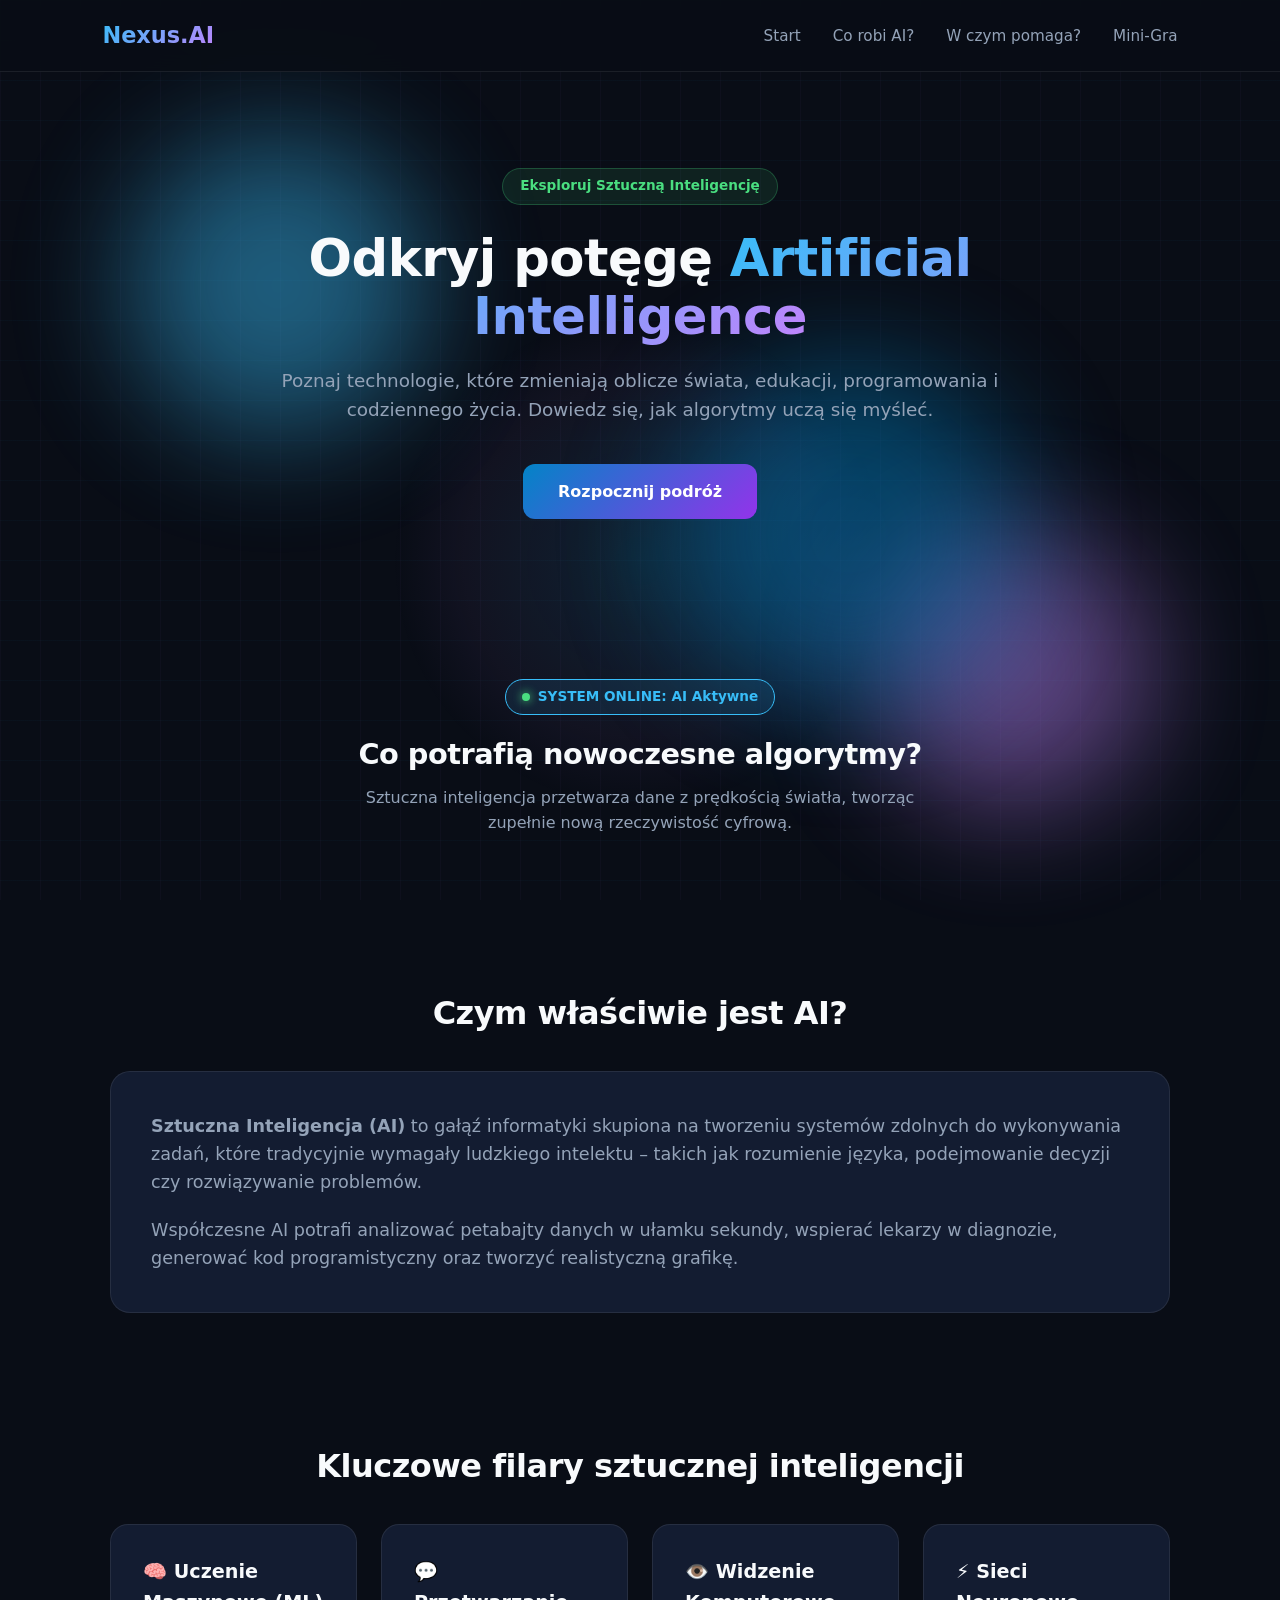
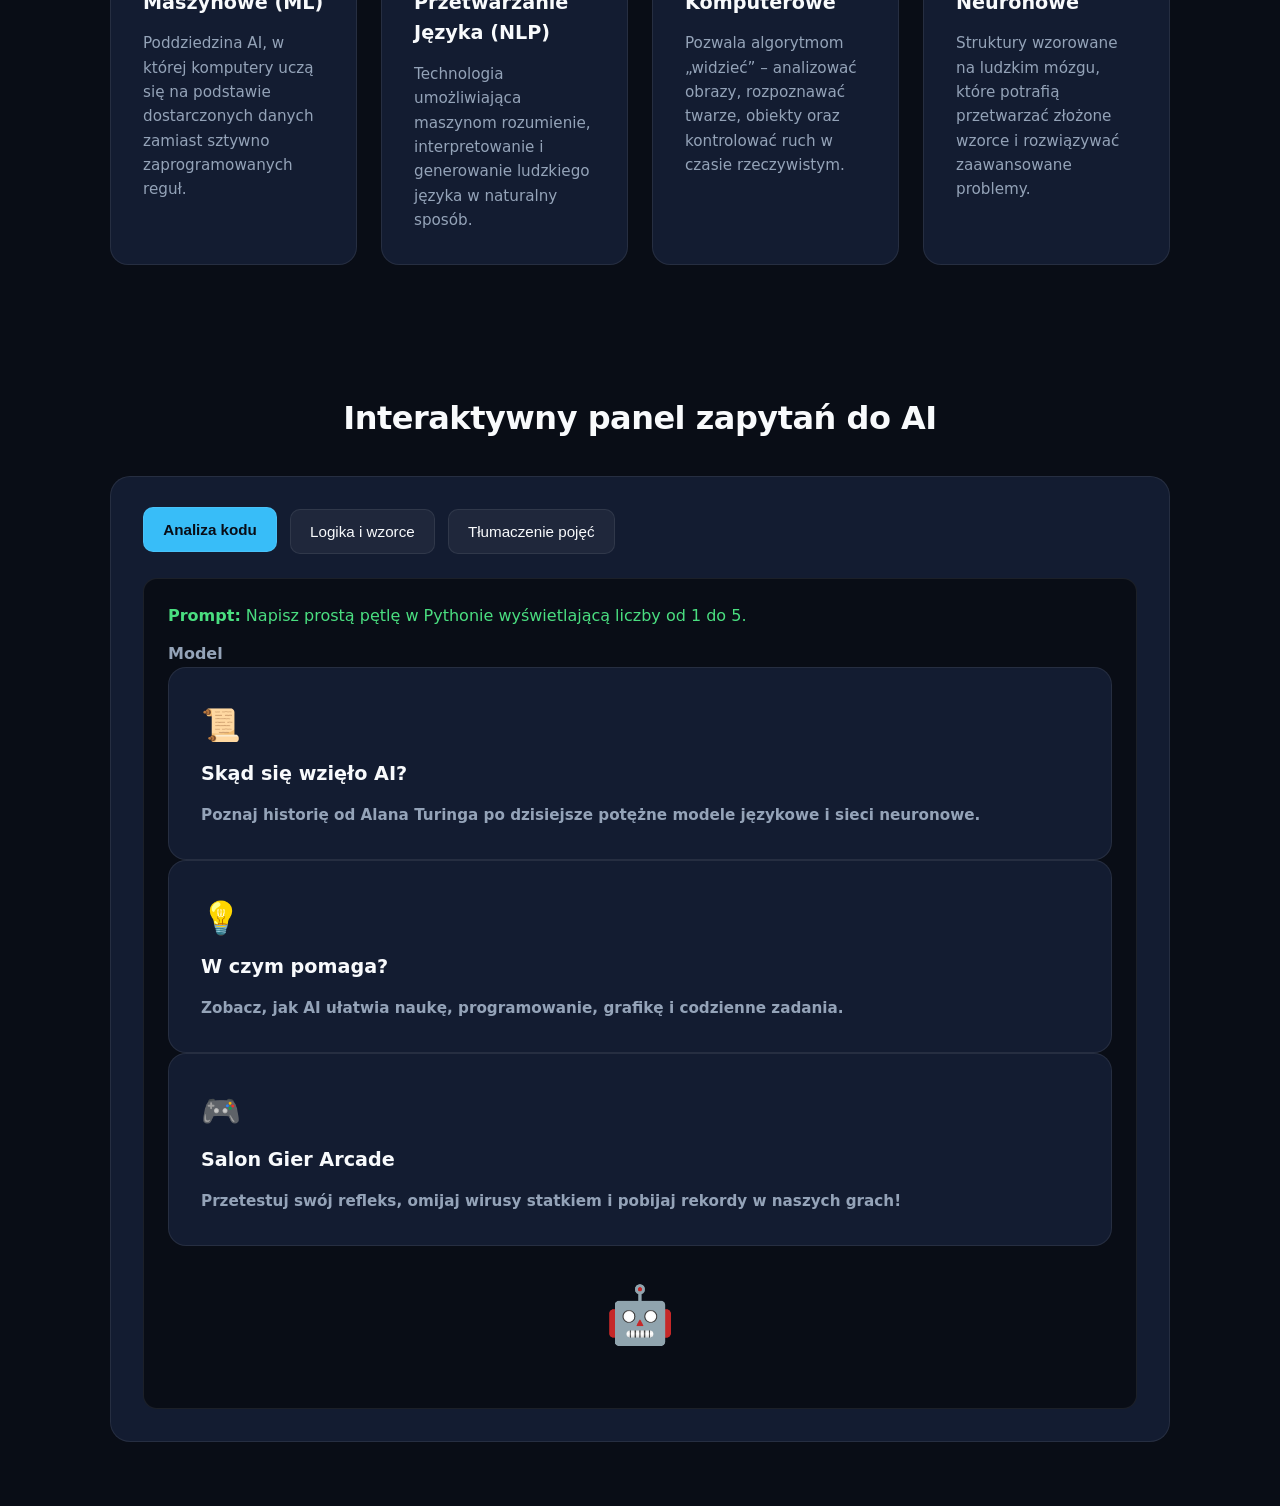
==== commit fcdec517: "Add animated robot to the welcome section" ====
--- a/index.html
+++ b/index.html
@@ -97,3 +97,7 @@
             <p>Przetestuj swój refleks, omijaj wirusy statkiem i pobijaj rekordy w naszych grach!</p>
         </div>
     </div>
+<!-- Pływający robot w sekcji powitalnej -->
+    <div style="text-align: center; margin: 1.5rem 0;">
+        <span class="robot-animowany" style="font-size: 3.5rem;">🤖</span>
+    </div>
--- a/style.css
+++ b/style.css
@@ -548,3 +548,60 @@
     border-color: var(--accent-blue);
     box-shadow: 0 15px 35px rgba(56, 189, 248, 0.15);
 }
+/* Efekt neonowej poświaty dla nagłówków po najechaniu */
+h1:hover, h2:hover {
+    text-shadow: 0 0 10px rgba(56, 189, 248, 0.6), 0 0 20px rgba(56, 189, 248, 0.3);
+    transition: text-shadow 0.3s ease;
+}
+
+/* Nowoczesne, gładkie paski przewijania (scrollbary) w stylu cyberpunk */
+::-webkit-scrollbar {
+    width: 10px;
+}
+::-webkit-scrollbar-track {
+    background: #0b0f19;
+}
+::-webkit-scrollbar-thumb {
+    background: #1e293b;
+    border-radius: 5px;
+    border: 1px solid #38bdf8;
+}
+::-webkit-scrollbar-thumb:hover {
+    background: #38bdf8;
+/* Efekt neonowej poświaty dla nagłówków po najechaniu */
+h1:hover, h2:hover {
+    text-shadow: 0 0 10px rgba(56, 189, 248, 0.6), 0 0 20px rgba(56, 189, 248, 0.3);
+    transition: text-shadow 0.3s ease;
+}
+
+/* Nowoczesne, gładkie paski przewijania (scrollbary) w stylu cyberpunk */
+::-webkit-scrollbar {
+    width: 10px;
+}
+::-webkit-scrollbar-track {
+    background: #0b0f19;
+}
+::-webkit-scrollbar-thumb {
+    background: #1e293b;
+    border-radius: 5px;
+    border: 1px solid #38bdf8;
+}
+::-webkit-scrollbar-thumb:hover {
+    background: #38bdf8;
+/* Efekt neonowej poświaty dla nagłówków po najechaniu */
+h1:hover, h2:hover {
+    text-shadow: 0 0 10px rgba(56, 189, 248, 0.6), 0 0 20px rgba(56, 189, 248, 0.3);
+    transition: text-shadow 0.3s ease;
+}
+/* Efekt pływającego robota / elementu */
+@keyframes lewitacjaRobota {
+    0% { transform: translateY(0px) rotate(0deg); }
+    50% { transform: translateY(-12px) rotate(3deg); }
+    100% { transform: translateY(0px) rotate(0deg); }
+}
+
+.robot-animowany {
+    display: inline-block;
+    animation: lewitacjaRobota 4s ease-in-out infinite;
+    filter: drop-shadow(0 0 15px rgba(56, 189, 248, 0.4));
+}
